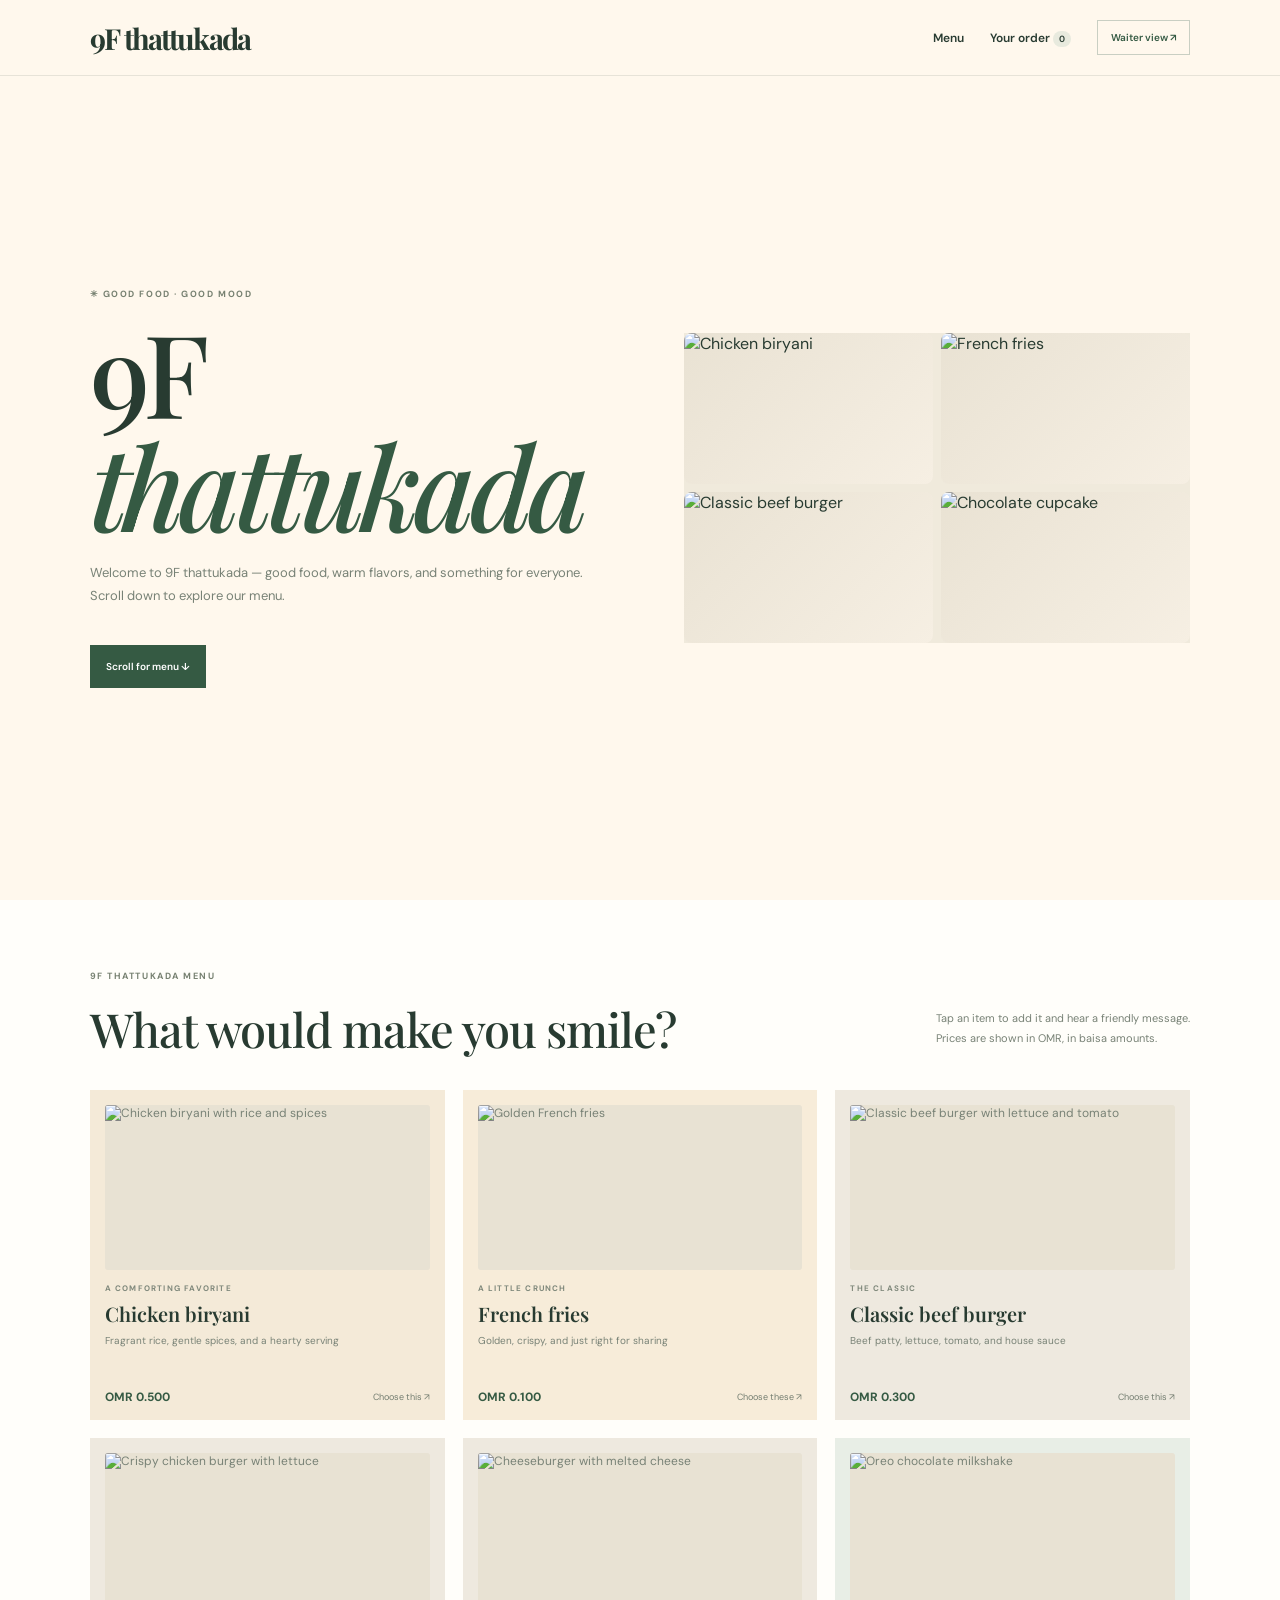
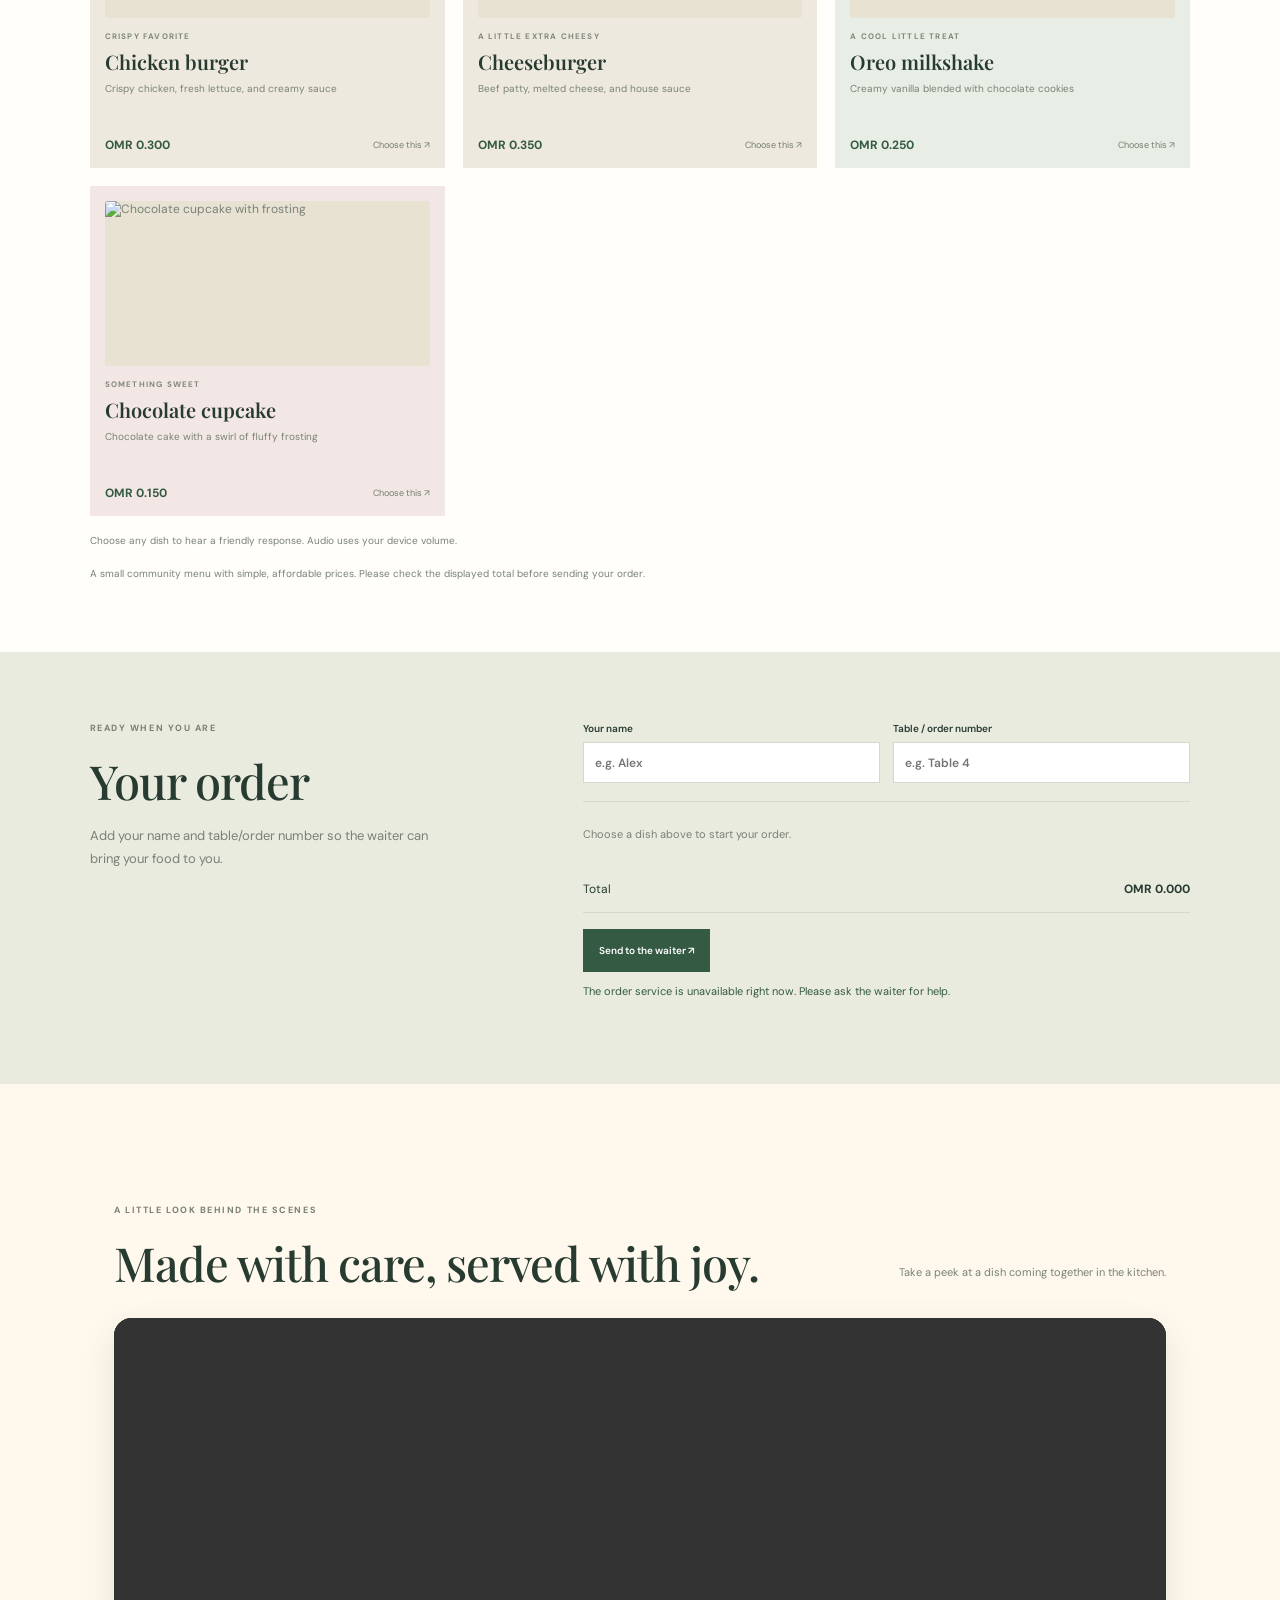
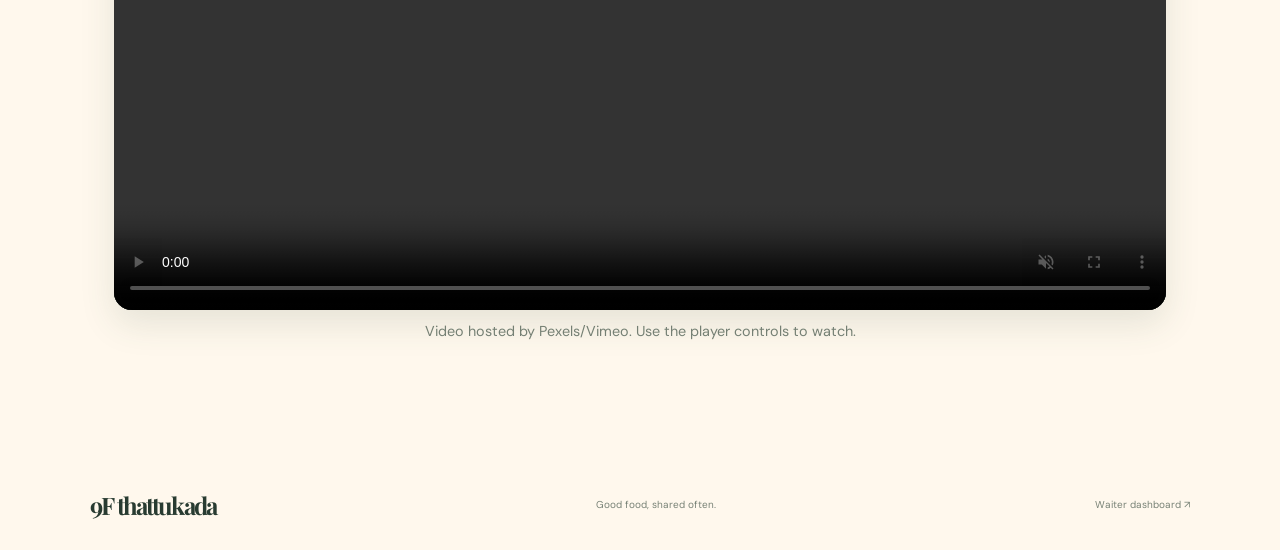
==== index.html @ 20709ee7 "Use real food photos and reveal content while scrolling" ====
<!doctype html>
<html lang="en">
<head>
  <meta charset="utf-8">
  <meta name="viewport" content="width=device-width, initial-scale=1">
  <meta name="theme-color" content="#fff8ed">
  <meta name="description" content="Welcome to 9F thattukada. Explore the menu, choose a meal, and send your order to the waiter.">
  <title>9F thattukada</title>
  <link rel="preconnect" href="https://fonts.googleapis.com">
  <link rel="preconnect" href="https://fonts.gstatic.com" crossorigin>
  <link rel="preconnect" href="https://fonts.googleapis.com">
  <link rel="preconnect" href="https://images.unsplash.com">
  <link href="https://fonts.googleapis.com/css2?family=DM+Sans:wght@400;500;600;700&family=Playfair+Display:wght@500;600;700&display=swap" rel="stylesheet">
  <link rel="stylesheet" href="styles.css?v=9f-realphotos-1">
  <link rel="stylesheet" href="effects.css?v=9f-realphotos-1">
  <script src="script.js?v=9f-realphotos-1" defer></script>
  <script src="effects.js?v=9f-realphotos-1" defer></script>
</head>
<body>
  <header class="topbar">
    <a class="logo" href="#top" aria-label="9F thattukada home">9F <span>thattukada</span></a>
    <nav aria-label="Main navigation"><a href="#menu">Menu</a><a href="#order">Your order <span id="cart-count">0</span></a><a class="outline" href="waiter.html">Waiter view ↗</a></nav>
  </header>
  <main id="top">
    <section class="hero">
      <div><p class="eyebrow">✳ GOOD FOOD · GOOD MOOD</p><h1>9F<br><em>thattukada</em></h1><p class="lead">Welcome to 9F thattukada — good food, warm flavors, and something for everyone. Scroll down to explore our menu.</p><a class="button" href="#menu">Scroll for menu ↓</a></div>
      <div class="hero-art" aria-label="Real food photos from the menu">
        <img src="https://images.unsplash.com/photo-1589302168068-964664d93dc0?auto=format&amp;fit=crop&amp;w=700&amp;q=85" alt="Chicken biryani" width="350" height="220">
        <img src="https://images.unsplash.com/photo-1573080496219-bb080dd4f877?auto=format&amp;fit=crop&amp;w=700&amp;q=85" alt="French fries" width="350" height="220">
        <img src="https://images.unsplash.com/photo-1568901346375-23c9450c58cd?auto=format&amp;fit=crop&amp;w=700&amp;q=85" alt="Classic beef burger" width="350" height="220">
        <img src="https://images.unsplash.com/photo-1519869325930-281384150729?auto=format&amp;fit=crop&amp;w=700&amp;q=85" alt="Chocolate cupcake" width="350" height="220">
      </div>
    </section>
    <section class="menu" id="menu">
      <div class="section-head"><div><p class="eyebrow">9F THATTUKADA MENU</p><h2>What would make you smile?</h2></div><p>Tap an item to add it and hear a friendly message.<br>Prices are shown in OMR, in baisa amounts.</p></div>
      <div class="grid" id="menu-grid">
        <button class="dish biryani" type="button" data-item="Chicken biryani" data-price="0.500" data-message="Chicken biryani, lovely choice. Warm spices, a comforting plate, and something good to look forward to. I've added it to your order."><img class="food-photo" src="https://images.unsplash.com/photo-1589302168068-964664d93dc0?auto=format&amp;fit=crop&amp;w=900&amp;q=85" alt="Chicken biryani with rice and spices" width="500" height="300" loading="lazy" decoding="async"><span class="category">A COMFORTING FAVORITE</span><strong>Chicken biryani</strong><span class="description">Fragrant rice, gentle spices, and a hearty serving</span><span class="dish-bottom"><b>OMR 0.500</b><span class="tap-hint">Choose this ↗</span></span></button>
        <button class="dish fries" type="button" data-item="French fries" data-price="0.100" data-message="French fries, nice. A little crispy treat is always welcome. I've added them for you."><img class="food-photo" src="https://images.unsplash.com/photo-1573080496219-bb080dd4f877?auto=format&amp;fit=crop&amp;w=900&amp;q=85" alt="Golden French fries" width="500" height="300" loading="lazy" decoding="async"><span class="category">A LITTLE CRUNCH</span><strong>French fries</strong><span class="description">Golden, crispy, and just right for sharing</span><span class="dish-bottom"><b>OMR 0.100</b><span class="tap-hint">Choose these ↗</span></span></button>
        <button class="dish burger" type="button" data-item="Classic beef burger" data-price="0.300" data-message="A classic beef burger. That's a satisfying pick. Hope it makes your day a little better; it's in your order now."><img class="food-photo" src="https://images.unsplash.com/photo-1568901346375-23c9450c58cd?auto=format&amp;fit=crop&amp;w=900&amp;q=85" alt="Classic beef burger with lettuce and tomato" width="500" height="300" loading="lazy" decoding="async"><span class="category">THE CLASSIC</span><strong>Classic beef burger</strong><span class="description">Beef patty, lettuce, tomato, and house sauce</span><span class="dish-bottom"><b>OMR 0.300</b><span class="tap-hint">Choose this ↗</span></span></button>
        <button class="dish burger" type="button" data-item="Chicken burger" data-price="0.300" data-message="Chicken burger, great choice. Crispy, tasty, and made for a proper lunch. I've added it to your order."><img class="food-photo" src="https://images.unsplash.com/photo-1606755962773-d324e0a13086?auto=format&amp;fit=crop&amp;w=900&amp;q=85" alt="Crispy chicken burger with lettuce" width="500" height="300" loading="lazy" decoding="async"><span class="category">CRISPY FAVORITE</span><strong>Chicken burger</strong><span class="description">Crispy chicken, fresh lettuce, and creamy sauce</span><span class="dish-bottom"><b>OMR 0.300</b><span class="tap-hint">Choose this ↗</span></span></button>
        <button class="dish burger" type="button" data-item="Cheeseburger" data-price="0.350" data-message="Cheeseburger! Melty cheese makes a good thing even better. A lovely choice; it's added for you."><img class="food-photo" src="https://images.unsplash.com/photo-1553979459-d2229ba7433a?auto=format&amp;fit=crop&amp;w=900&amp;q=85" alt="Cheeseburger with melted cheese" width="500" height="300" loading="lazy" decoding="async"><span class="category">A LITTLE EXTRA CHEESY</span><strong>Cheeseburger</strong><span class="description">Beef patty, melted cheese, and house sauce</span><span class="dish-bottom"><b>OMR 0.350</b><span class="tap-hint">Choose this ↗</span></span></button>
        <button class="dish shake" type="button" data-item="Oreo milkshake" data-price="0.250" data-message="An Oreo milkshake, excellent choice. Cool, creamy, and a little bit nostalgic. I've popped it in your order."><img class="food-photo" src="https://images.unsplash.com/photo-1572490122747-3968b75cc699?auto=format&amp;fit=crop&amp;w=900&amp;q=85" alt="Oreo chocolate milkshake" width="500" height="300" loading="lazy" decoding="async"><span class="category">A COOL LITTLE TREAT</span><strong>Oreo milkshake</strong><span class="description">Creamy vanilla blended with chocolate cookies</span><span class="dish-bottom"><b>OMR 0.250</b><span class="tap-hint">Choose this ↗</span></span></button>
        <button class="dish cupcake" type="button" data-item="Chocolate cupcake" data-price="0.150" data-message="A chocolate cupcake! Oh, lovely choice. Everyone deserves a little sweetness. I've added one just for you."><img class="food-photo" src="https://images.unsplash.com/photo-1519869325930-281384150729?auto=format&amp;fit=crop&amp;w=900&amp;q=85" alt="Chocolate cupcake with frosting" width="500" height="300" loading="lazy" decoding="async"><span class="category">SOMETHING SWEET</span><strong>Chocolate cupcake</strong><span class="description">Chocolate cake with a swirl of fluffy frosting</span><span class="dish-bottom"><b>OMR 0.150</b><span class="tap-hint">Choose this ↗</span></span></button>
      </div>
      <p class="audio-note" id="audio-note" aria-live="polite">Choose any dish to hear a friendly response. Audio uses your device volume.</p>
      <p class="note">A small community menu with simple, affordable prices. Please check the displayed total before sending your order.</p>
    </section>
    <section class="order-section" id="order">
      <div><p class="eyebrow">READY WHEN YOU ARE</p><h2>Your order</h2><p class="lead">Add your name and table/order number so the waiter can bring your food to you.</p></div>
      <form id="order-form"><div class="fields"><label>Your name<input name="name" required maxlength="60" autocomplete="name" placeholder="e.g. Alex"></label><label>Table / order number<input name="number" required maxlength="20" placeholder="e.g. Table 4"></label></div><div class="cart" id="cart"><p class="empty-cart">Choose a dish above to start your order.</p></div><div class="total"><span>Total</span><strong id="total">OMR 0.000</strong></div><button class="button" type="submit">Send to the waiter ↗</button><p id="form-message" role="status" aria-live="polite"></p></form>
    </section>
    <section class="kitchen-video scroll-reveal" id="kitchen" aria-labelledby="kitchen-title">
      <div class="section-head"><div><p class="eyebrow">A LITTLE LOOK BEHIND THE SCENES</p><h2 id="kitchen-title">Made with care, served with joy.</h2></div><p>Take a peek at a dish coming together in the kitchen.</p></div>
      <div class="video-frame" style="position:relative;width:100%;aspect-ratio:16/9;overflow:hidden;border-radius:18px;background:#24372c;box-shadow:0 14px 35px #355a4320;">
        <video src="https://player.vimeo.com/external/309695717.sd.mp4?s=ddc94d94492716e74be2fae6c40bce010b7b7dfc&amp;profile_id=164&amp;oauth2_token_id=57447761" title="Food being prepared in a kitchen" muted autoplay loop playsinline controls style="position:absolute;inset:0;width:100%;height:100%;object-fit:cover;border:0;background:#24372c;"></video>
      </div>
      <p class="video-caption">Video hosted by Pexels/Vimeo. Use the player controls to watch.</p>
    </section>
  </main>
  <footer><a class="logo" href="#top" aria-label="9F thattukada home">9F <span>thattukada</span></a><span>Good food, shared often.</span><a href="waiter.html">Waiter dashboard ↗</a></footer>
</body>
</html>
---- styles.css ----
*{box-sizing:border-box} :root{--ink:#283b31;--muted:#788276;--paper:#fff8ed;--white:#fffefa;--green:#355a43;--line:#e4dfd3;--serif:'Playfair Display',Georgia,serif;--sans:'DM Sans',Arial,sans-serif}html{scroll-behavior:smooth}body{margin:0;background:var(--paper);color:var(--ink);font-family:var(--sans);-webkit-font-smoothing:antialiased}a{color:inherit;text-decoration:none}button,input,select{font:inherit}button:focus-visible,a:focus-visible,input:focus-visible,select:focus-visible{outline:2px solid #a76e48;outline-offset:3px}.topbar{height:76px;padding:0 7%;display:flex;align-items:center;justify-content:space-between;border-bottom:1px solid #283b311c}.logo{font:700 29px var(--serif);letter-spacing:-1.7px}.logo span{color:#bb7954}.topbar nav{display:flex;align-items:center;gap:26px;font-size:12px;font-weight:600}.outline,.secondary{padding:10px 13px;border:1px solid #c9cfc3;background:transparent;color:var(--green);font-size:10px;font-weight:600;cursor:pointer}.hero{padding:68px 7%;min-height:475px;display:grid;grid-template-columns:1fr 1fr;align-items:center;gap:8%}.eyebrow{margin:0 0 15px;color:#778171;font-size:9px;font-weight:700;letter-spacing:1.55px}.hero h1,.board-head h1{margin:0;font:500 clamp(54px,6vw,78px)/1.04 var(--serif);letter-spacing:-3px}.hero h1 em,.board-head h1 em{color:#a46f50}.lead{max-width:370px;margin:20px 0 25px;color:var(--muted);font-size:13px;line-height:1.8}.button{min-height:43px;padding:0 16px;display:inline-flex;align-items:center;justify-content:center;border:0;background:var(--green);color:white;font-size:10px;font-weight:600;cursor:pointer}.button:hover{background:#294a37}.hero-art{height:310px;min-width:0;display:grid;grid-template-columns:repeat(2,minmax(0,1fr));grid-template-rows:repeat(2,minmax(0,1fr));gap:8px;overflow:hidden;background:#f0eadc}.hero-art img{display:block;width:100%;height:100%;min-width:0;min-height:0;object-fit:cover}.menu{padding:70px 7%;background:var(--white)}.section-head{display:flex;align-items:end;justify-content:space-between;gap:20px}.section-head h2,.order-section h2{margin:0;font:500 clamp(35px,4vw,47px) var(--serif);letter-spacing:-1px}.section-head>p{color:var(--muted);font-size:11px;line-height:1.8}.grid{margin-top:30px;display:grid;grid-template-columns:repeat(3,minmax(0,1fr));gap:18px}.dish{min-width:0;min-height:330px;padding:14px;display:flex;flex-direction:column;align-items:stretch;overflow:hidden;border:1px solid transparent;text-align:left;color:var(--ink);cursor:pointer;transition:transform .18s,border-color .18s,box-shadow .18s}.dish:hover,.dish.selected{transform:translateY(-3px);border-color:#d6ddcd;box-shadow:0 9px 24px #283b310c}.biryani{background:#f4ead8}.fries{background:#f7ecd9}.burger{background:#eee9df}.shake{background:#e8eee6}.cupcake{background:#f3e7e5}.dish img.food-photo{display:block;width:100%;max-width:100%;height:165px;min-width:0;flex:none;object-fit:cover;object-position:center;border-radius:3px;background:#e8e2d3;color:var(--muted);font:12px var(--sans)}.category{margin-top:13px;color:#7f887b;font-size:8px;font-weight:700;letter-spacing:1.2px}.dish>strong{margin-top:7px;font:600 20px var(--serif)}.description{margin-top:6px;color:var(--muted);font-size:10px;line-height:1.6}.dish-bottom{width:100%;margin-top:auto;padding-top:15px;display:flex;justify-content:space-between;align-items:center}.dish-bottom>b{color:var(--green);font-size:12px}.tap-hint{color:#737d70;font-size:9px}.audio-note{min-height:17px;margin:18px 0 0;color:var(--muted);font-size:10px}.note{margin:14px 0 0;color:var(--muted);font-size:10px;line-height:1.7}.order-section{padding:70px 7%;display:grid;grid-template-columns:.8fr 1.2fr;gap:8%;background:#e9ebdf}.order-section .lead{margin-top:12px}.fields{display:grid;grid-template-columns:1fr 1fr;gap:13px}.fields label{display:grid;gap:7px;font-size:10px;font-weight:600}.fields input{height:41px;padding:0 11px;border:1px solid #d5d9cd;background:white;font-size:12px}.cart{margin-top:18px;border-top:1px solid #d5d9cd}.empty-cart{padding:14px 0;color:var(--muted);font-size:11px}.cart-row{min-height:48px;display:grid;grid-template-columns:1fr auto auto;align-items:center;gap:15px;border-bottom:1px solid #d5d9cd;font-size:11px}.cart-row>strong{min-width:52px;text-align:right}.quantity{display:flex;align-items:center;gap:7px}.quantity button{width:25px;height:25px;border:1px solid #bdc5b7;background:transparent;color:var(--green);cursor:pointer}.total{display:flex;justify-content:space-between;padding:15px 0;border-bottom:1px solid #d5d9cd;font-size:12px}.order-section form>.button{margin-top:16px}#form-message{min-height:20px;color:var(--green);font-size:11px;line-height:1.6}#cart-count{padding:2px 6px;border-radius:20px;background:#e8eade;font-size:9px}footer{min-height:90px;padding:20px 7%;display:flex;align-items:center;justify-content:space-between;gap:15px;color:var(--muted);font-size:10px}footer .logo{color:var(--ink);font-size:24px}.waiter{min-height:calc(100vh - 166px);padding:55px 7% 75px}.board-head{display:flex;align-items:end;justify-content:space-between;gap:20px}.board-head h1{font-size:64px}.board-buttons{display:flex;gap:9px}.stats{display:grid;grid-template-columns:repeat(3,1fr);gap:14px;margin:28px 0}.stats>div{padding:17px;background:white;border:1px solid var(--line);display:flex;justify-content:space-between;color:var(--muted);font-size:11px}.stats b{font:500 25px var(--serif);color:var(--ink)}.board-title{display:flex;justify-content:space-between;align-items:center}.board-title h2{font:500 27px var(--serif)}.board-title span{font-size:10px;color:var(--muted)}.orders{display:grid;grid-template-columns:repeat(3,minmax(0,1fr));gap:15px;margin-top:16px}.order-card{padding:17px;background:white;border:1px solid var(--line)}.card-head,.card-foot{display:flex;align-items:center;justify-content:space-between;gap:8px}.card-head time{font-size:9px;color:var(--muted)}.badge{padding:6px 8px;background:#f4ead8;color:#845d2d;font-size:9px;text-transform:uppercase}.badge.preparing{background:#e4ebdf;color:#466240}.badge.ready{background:#e5e9f1;color:#4b5c78}.order-card h3{margin:14px 0 4px;font:600 22px var(--serif)}.order-number{margin:0;color:var(--muted);font-size:10px}.order-card ul{margin:14px 0;padding:10px 0;list-style:none;border-block:1px solid var(--line)}.order-card li{padding:5px 0;display:flex;justify-content:space-between;gap:8px;font-size:10px}.order-card li b{color:var(--green)}.card-foot>strong{font-size:14px}.card-foot label{display:flex;align-items:center;gap:6px;color:var(--muted);font-size:9px}.card-foot select{padding:6px;border:1px solid var(--line);background:white;font-size:10px}.empty{grid-column:1/-1;padding:45px;text-align:center;border:1px dashed #bbc4b6}.empty>span{font-size:30px;color:#9c7658}.empty h3{font:24px var(--serif);margin:8px}.empty p{color:var(--muted);font-size:11px;line-height:1.7}.empty a{font-size:10px;font-weight:600}.sr-only{position:absolute;width:1px;height:1px;padding:0;margin:-1px;overflow:hidden;clip:rect(0,0,0,0);white-space:nowrap;border:0}[hidden]{display:none!important}.image-fallback{display:grid;place-items:center;min-height:165px;background:#eee9df;color:var(--muted);font-size:12px;text-align:center;padding:12px}@media(max-width:850px){.topbar,footer{padding-inline:5%}.hero,.menu,.order-section,.waiter{padding-inline:5%}.grid,.orders{grid-template-columns:repeat(2,minmax(0,1fr))}.dish img.food-photo{height:155px}}@media(max-width:600px){.topbar{height:68px}.topbar nav{gap:12px;font-size:10px}.outline{padding:8px}.hero{padding-block:42px;grid-template-columns:1fr;gap:25px}.hero-art{height:230px}.section-head{align-items:flex-start;flex-direction:column;gap:8px}.grid{grid-template-columns:repeat(2,minmax(0,1fr));gap:10px}.dish{min-height:300px;padding:10px}.dish img.food-photo{height:125px}.dish>strong{font-size:16px}.description{font-size:9px}.tap-hint{font-size:8px}.order-section{grid-template-columns:1fr;gap:12px;padding-block:48px}.fields{grid-template-columns:1fr}.cart-row{grid-template-columns:1fr auto;gap:8px}.cart-row>strong{grid-column:2}.board-head{align-items:flex-start;flex-direction:column}.board-head h1{font-size:54px}.stats{gap:7px}.stats>div{padding:12px 8px;flex-direction:column;gap:5px}.orders{grid-template-columns:1fr}.board-title h2{font-size:23px}footer{flex-wrap:wrap}}
---- effects.css ----
/* Scroll reveals and image presentation */
html { scroll-behavior: smooth; scroll-padding-top: 20px; }
@media (prefers-reduced-motion: no-preference) {
  .scroll-reveal { opacity: 0; transform: translateY(36px); transition: opacity 650ms ease, transform 700ms cubic-bezier(.16,1,.3,1); }
  .scroll-reveal.is-visible { opacity: 1; transform: translateY(0); }
  .dish.scroll-reveal:nth-child(3n + 2) { transition-delay: 90ms; }
  .dish.scroll-reveal:nth-child(3n) { transition-delay: 170ms; }
  .hero-art img { animation: hero-image-in 850ms ease both; }
  .hero-art img:nth-child(2n) { animation-delay: 120ms; }
  .hero-art img:nth-child(3n) { animation-delay: 220ms; }
}
@keyframes hero-image-in { from { opacity: 0; transform: translateY(20px) scale(.97); } to { opacity: 1; transform: translateY(0) scale(1); } }
.dish .food-photo {
  display: block;
  width: 100%;
  height: 165px;
  flex: none;
  object-fit: cover;
  object-position: center;
  border-radius: 3px;
  background: linear-gradient(135deg,#e9e2d3,#f6efe3);
}
.hero-art img {
  display: block;
  width: 100%;
  height: 100%;
  min-width: 0;
  min-height: 0;
  object-fit: cover;
  object-position: center;
  border-radius: 8px;
  background: linear-gradient(135deg,#e9e2d3,#f6efe3);
}
.hero {
  min-height: calc(100svh - 76px);
  align-items: center;
  padding-top: clamp(36px, 7vh, 84px);
  padding-bottom: clamp(36px, 7vh, 84px);
}
.hero h1 {
  font-size: clamp(3.8rem, 9vw, 7.5rem);
  line-height: .98;
  letter-spacing: -.055em;
  overflow-wrap: anywhere;
}
.hero h1 em { color: var(--green, #355a43); }
.hero .lead { max-width: 34rem; }
.hero .button { margin-top: 12px; }
.logo { text-transform: none; }
.logo span { color: inherit; }
.kitchen-video { max-width:1100px; margin:clamp(64px,10vw,120px) auto; padding:0 24px; }
.kitchen-video .section-head { margin-bottom:24px; }
.video-frame { position:relative; width:100%; aspect-ratio:16/9; overflow:hidden; border-radius:18px; background:#24372c; box-shadow:0 14px 35px #355a4320; }
.video-frame iframe { position:absolute; inset:0; width:100%; height:100%; border:0; }
.video-caption { margin:12px 0 0; color:var(--muted,#788276); font-size:.9rem; text-align:center; }
@media (max-width:850px) {
  .dish .food-photo { height:155px; }
  .hero { min-height: calc(100svh - 64px); }
}
@media (max-width:600px) {
  .dish .food-photo { height:125px; }
  .hero h1 { font-size: clamp(3.5rem, 17vw, 5.5rem); }
}
@media (prefers-reduced-motion: reduce) {
  html { scroll-behavior: auto; }
  *, *::before, *::after { scroll-behavior: auto !important; animation-duration: .01ms !important; animation-iteration-count: 1 !important; transition-duration: .01ms !important; }
}
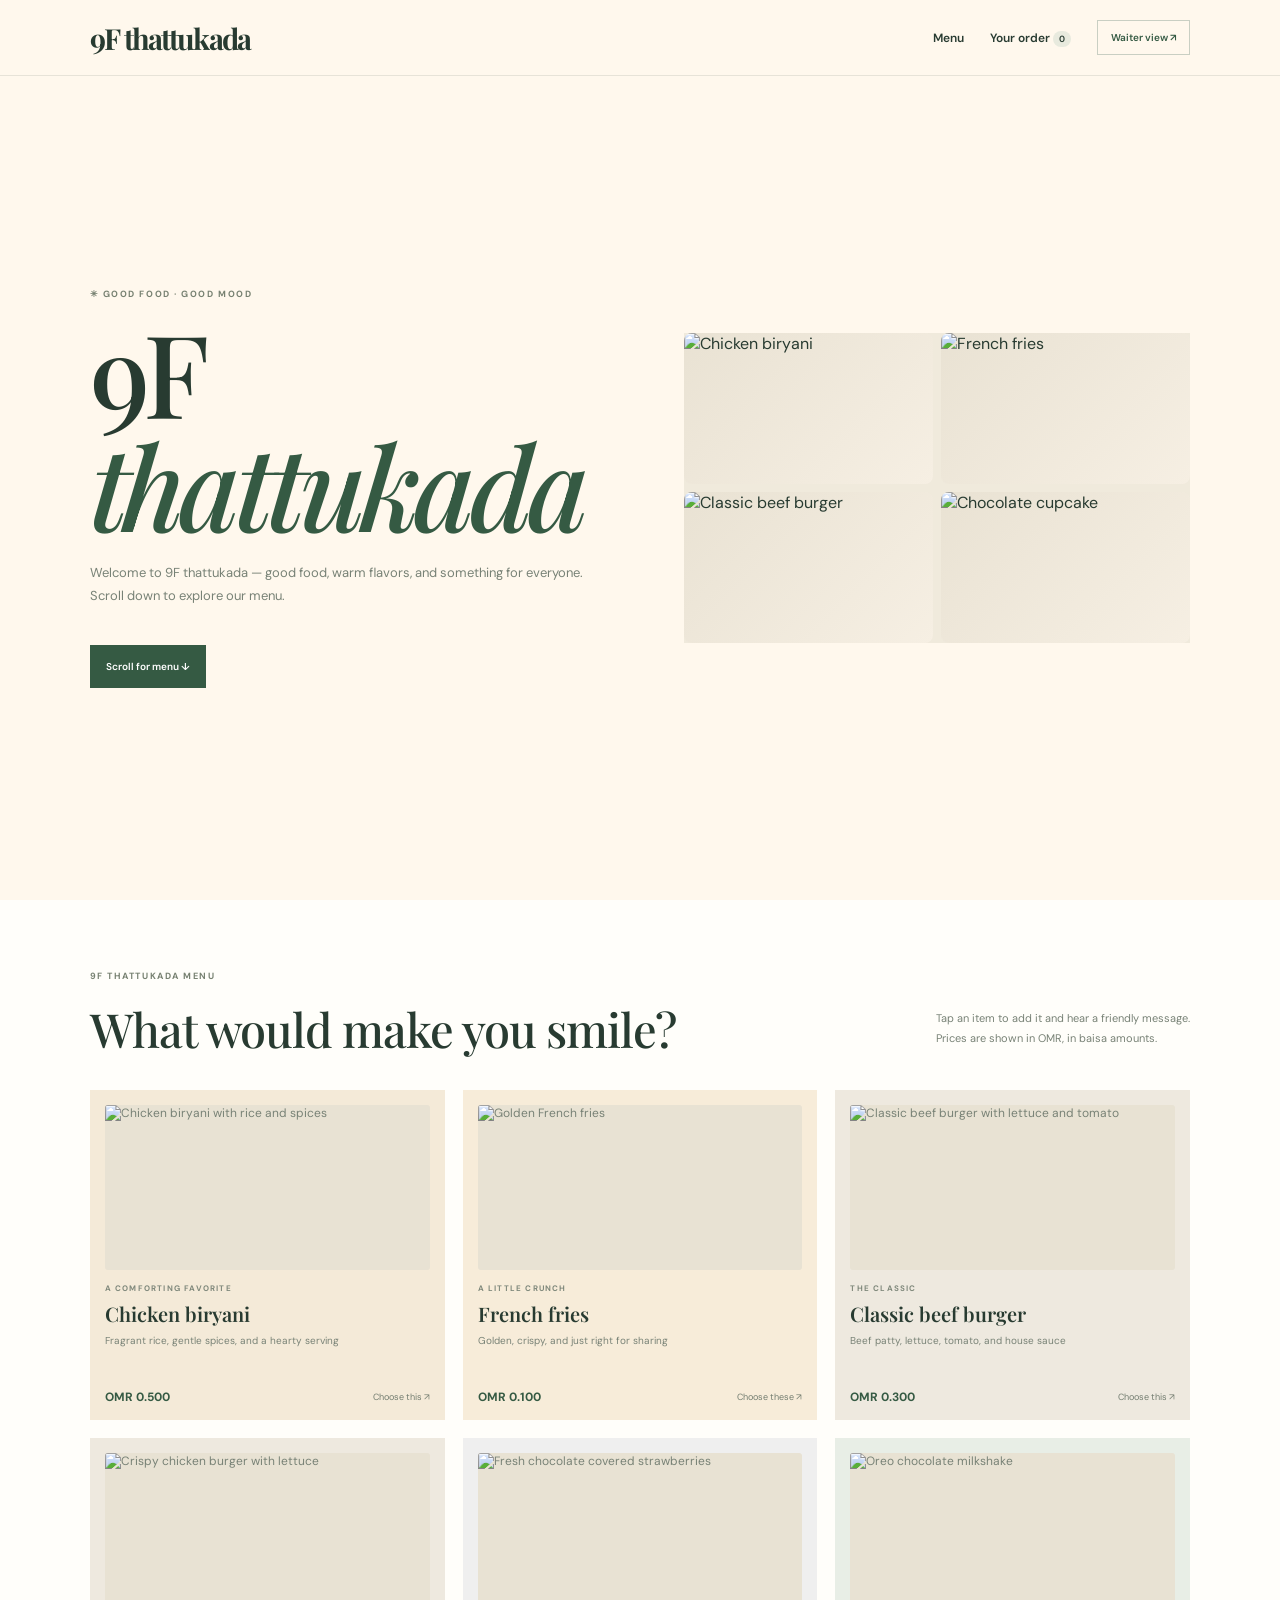
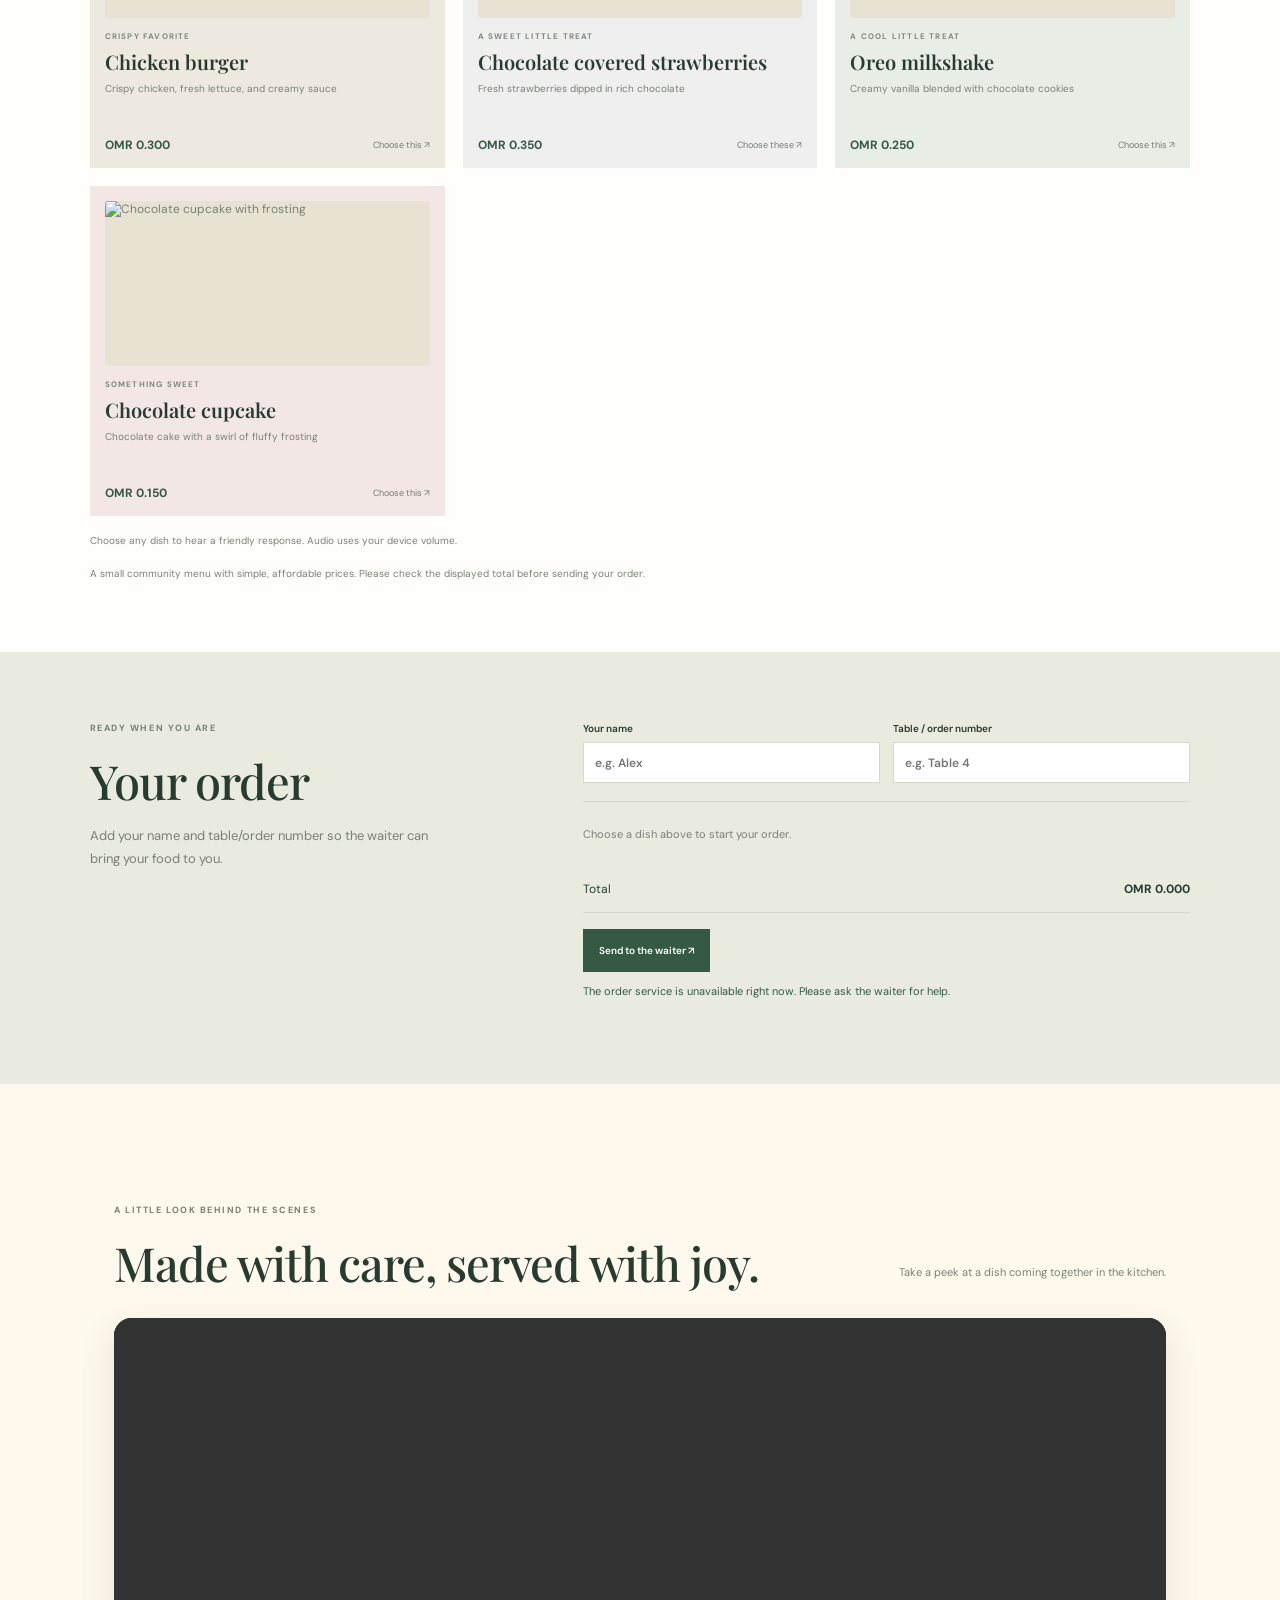
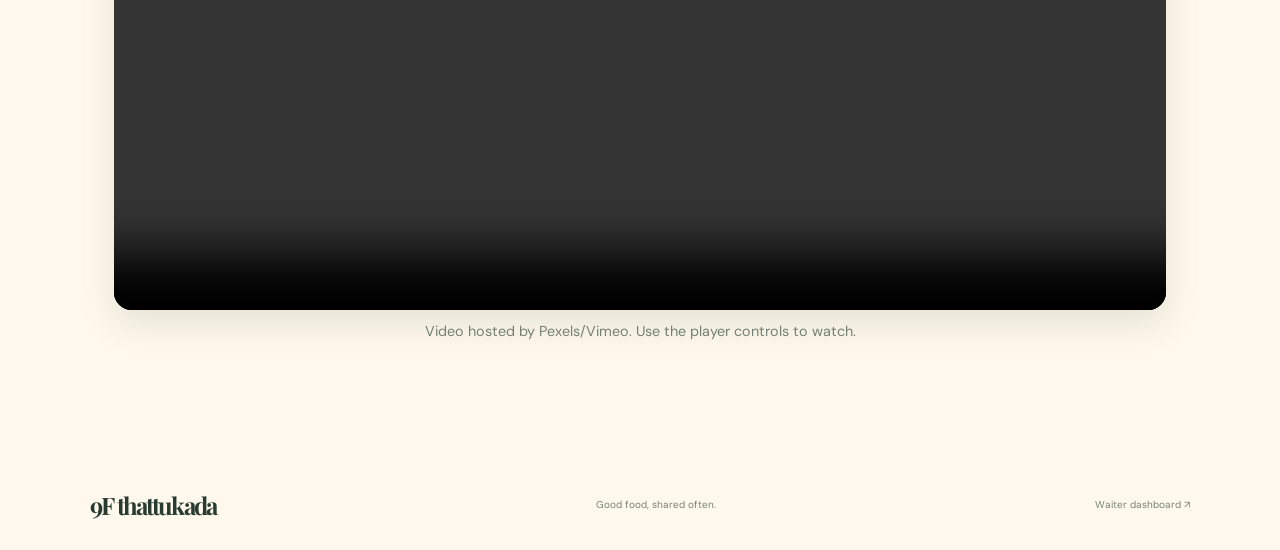
==== commit 55fb2b3f: "Replace cheeseburger with chocolate covered strawberries" ====
--- a/index.html
+++ b/index.html
@@ -8,13 +8,12 @@
   <title>9F thattukada</title>
   <link rel="preconnect" href="https://fonts.googleapis.com">
   <link rel="preconnect" href="https://fonts.gstatic.com" crossorigin>
-  <link rel="preconnect" href="https://fonts.googleapis.com">
   <link rel="preconnect" href="https://images.unsplash.com">
   <link href="https://fonts.googleapis.com/css2?family=DM+Sans:wght@400;500;600;700&family=Playfair+Display:wght@500;600;700&display=swap" rel="stylesheet">
-  <link rel="stylesheet" href="styles.css?v=9f-realphotos-1">
-  <link rel="stylesheet" href="effects.css?v=9f-realphotos-1">
-  <script src="script.js?v=9f-realphotos-1" defer></script>
-  <script src="effects.js?v=9f-realphotos-1" defer></script>
+  <link rel="stylesheet" href="styles.css?v=9f-strawberries-1">
+  <link rel="stylesheet" href="effects.css?v=9f-strawberries-1">
+  <script src="script.js?v=9f-strawberries-1" defer></script>
+  <script src="effects.js?v=9f-strawberries-1" defer></script>
 </head>
 <body>
   <header class="topbar">
@@ -38,7 +37,7 @@
         <button class="dish fries" type="button" data-item="French fries" data-price="0.100" data-message="French fries, nice. A little crispy treat is always welcome. I've added them for you."><img class="food-photo" src="https://images.unsplash.com/photo-1573080496219-bb080dd4f877?auto=format&amp;fit=crop&amp;w=900&amp;q=85" alt="Golden French fries" width="500" height="300" loading="lazy" decoding="async"><span class="category">A LITTLE CRUNCH</span><strong>French fries</strong><span class="description">Golden, crispy, and just right for sharing</span><span class="dish-bottom"><b>OMR 0.100</b><span class="tap-hint">Choose these ↗</span></span></button>
         <button class="dish burger" type="button" data-item="Classic beef burger" data-price="0.300" data-message="A classic beef burger. That's a satisfying pick. Hope it makes your day a little better; it's in your order now."><img class="food-photo" src="https://images.unsplash.com/photo-1568901346375-23c9450c58cd?auto=format&amp;fit=crop&amp;w=900&amp;q=85" alt="Classic beef burger with lettuce and tomato" width="500" height="300" loading="lazy" decoding="async"><span class="category">THE CLASSIC</span><strong>Classic beef burger</strong><span class="description">Beef patty, lettuce, tomato, and house sauce</span><span class="dish-bottom"><b>OMR 0.300</b><span class="tap-hint">Choose this ↗</span></span></button>
         <button class="dish burger" type="button" data-item="Chicken burger" data-price="0.300" data-message="Chicken burger, great choice. Crispy, tasty, and made for a proper lunch. I've added it to your order."><img class="food-photo" src="https://images.unsplash.com/photo-1606755962773-d324e0a13086?auto=format&amp;fit=crop&amp;w=900&amp;q=85" alt="Crispy chicken burger with lettuce" width="500" height="300" loading="lazy" decoding="async"><span class="category">CRISPY FAVORITE</span><strong>Chicken burger</strong><span class="description">Crispy chicken, fresh lettuce, and creamy sauce</span><span class="dish-bottom"><b>OMR 0.300</b><span class="tap-hint">Choose this ↗</span></span></button>
-        <button class="dish burger" type="button" data-item="Cheeseburger" data-price="0.350" data-message="Cheeseburger! Melty cheese makes a good thing even better. A lovely choice; it's added for you."><img class="food-photo" src="https://images.unsplash.com/photo-1553979459-d2229ba7433a?auto=format&amp;fit=crop&amp;w=900&amp;q=85" alt="Cheeseburger with melted cheese" width="500" height="300" loading="lazy" decoding="async"><span class="category">A LITTLE EXTRA CHEESY</span><strong>Cheeseburger</strong><span class="description">Beef patty, melted cheese, and house sauce</span><span class="dish-bottom"><b>OMR 0.350</b><span class="tap-hint">Choose this ↗</span></span></button>
+        <button class="dish strawberries" type="button" data-item="Chocolate covered strawberries" data-price="0.350" data-message="Chocolate covered strawberries! A sweet, chocolatey treat. I've added them to your order."><img class="food-photo" src="https://images.unsplash.com/photo-1504674900247-0877df9cc836?auto=format&amp;fit=crop&amp;w=900&amp;q=85" alt="Fresh chocolate covered strawberries" width="500" height="300" loading="lazy" decoding="async"><span class="category">A SWEET LITTLE TREAT</span><strong>Chocolate covered strawberries</strong><span class="description">Fresh strawberries dipped in rich chocolate</span><span class="dish-bottom"><b>OMR 0.350</b><span class="tap-hint">Choose these ↗</span></span></button>
         <button class="dish shake" type="button" data-item="Oreo milkshake" data-price="0.250" data-message="An Oreo milkshake, excellent choice. Cool, creamy, and a little bit nostalgic. I've popped it in your order."><img class="food-photo" src="https://images.unsplash.com/photo-1572490122747-3968b75cc699?auto=format&amp;fit=crop&amp;w=900&amp;q=85" alt="Oreo chocolate milkshake" width="500" height="300" loading="lazy" decoding="async"><span class="category">A COOL LITTLE TREAT</span><strong>Oreo milkshake</strong><span class="description">Creamy vanilla blended with chocolate cookies</span><span class="dish-bottom"><b>OMR 0.250</b><span class="tap-hint">Choose this ↗</span></span></button>
         <button class="dish cupcake" type="button" data-item="Chocolate cupcake" data-price="0.150" data-message="A chocolate cupcake! Oh, lovely choice. Everyone deserves a little sweetness. I've added one just for you."><img class="food-photo" src="https://images.unsplash.com/photo-1519869325930-281384150729?auto=format&amp;fit=crop&amp;w=900&amp;q=85" alt="Chocolate cupcake with frosting" width="500" height="300" loading="lazy" decoding="async"><span class="category">SOMETHING SWEET</span><strong>Chocolate cupcake</strong><span class="description">Chocolate cake with a swirl of fluffy frosting</span><span class="dish-bottom"><b>OMR 0.150</b><span class="tap-hint">Choose this ↗</span></span></button>
       </div>
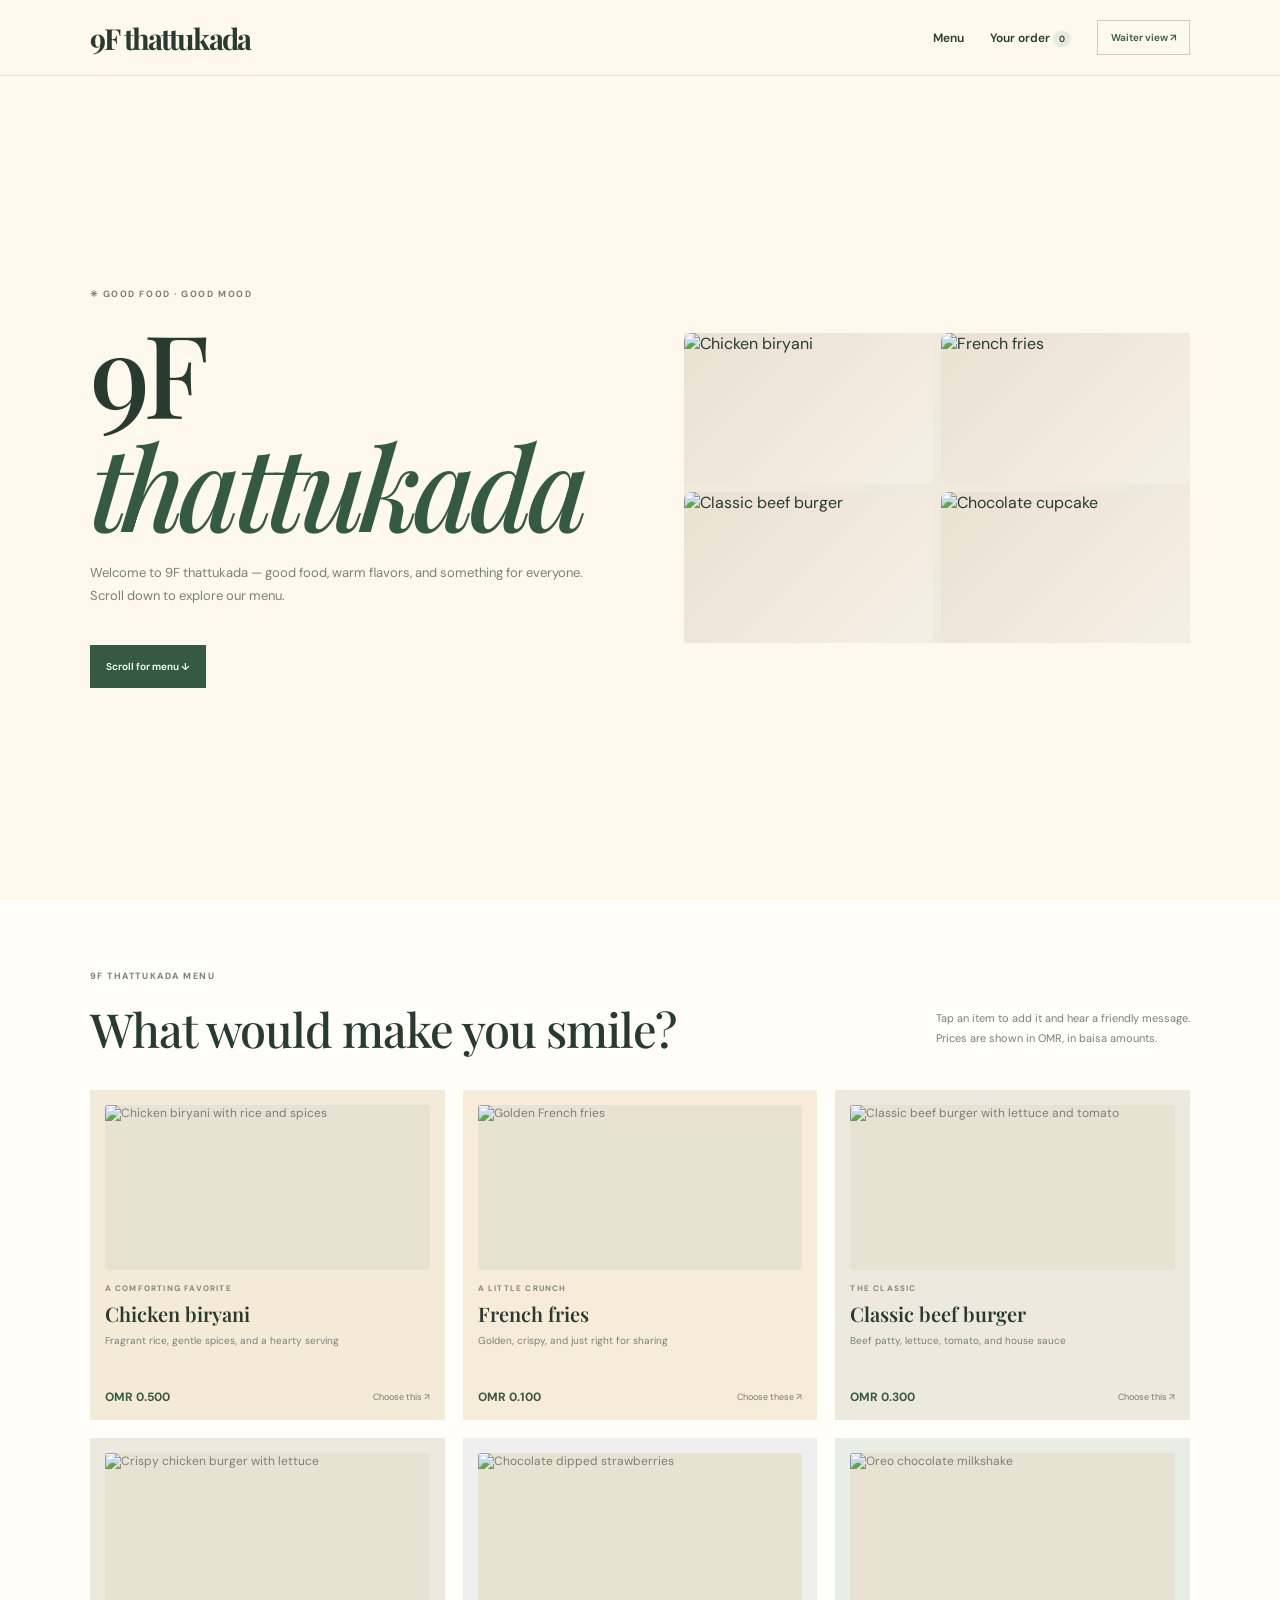
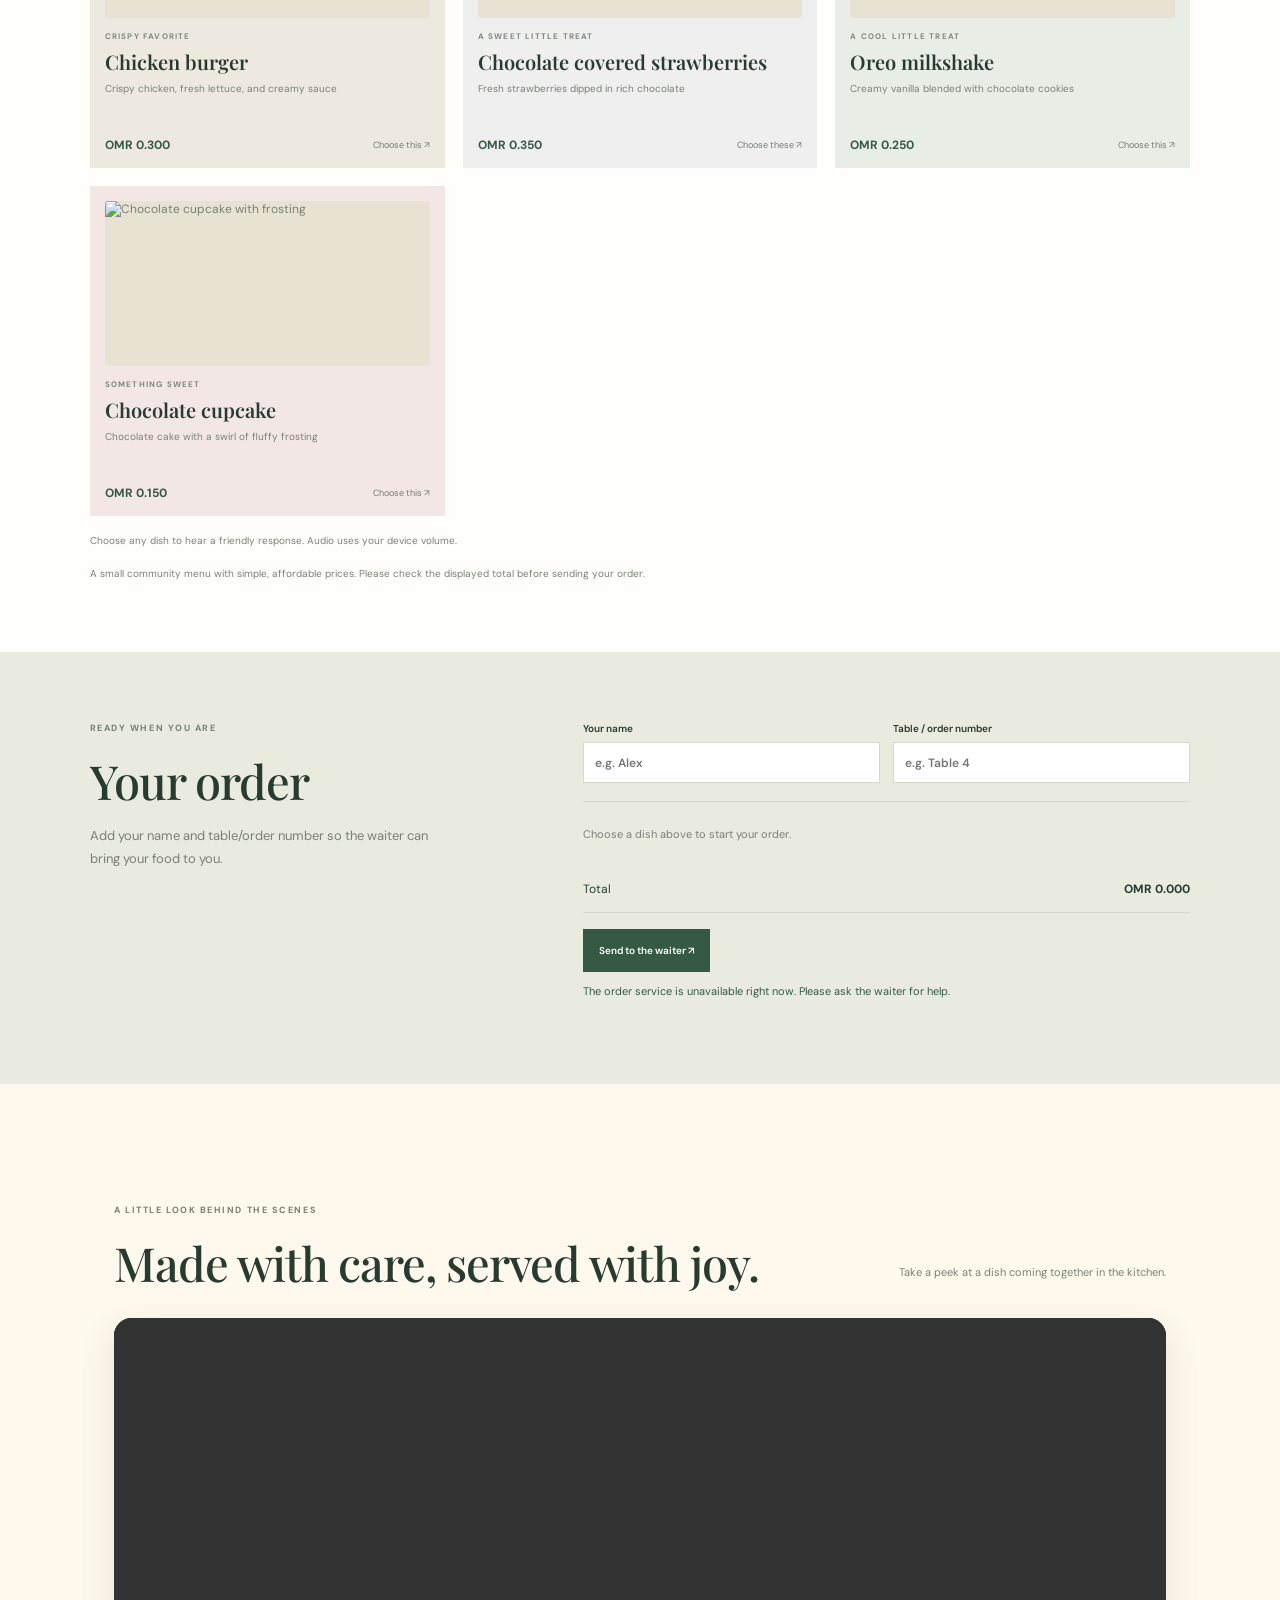
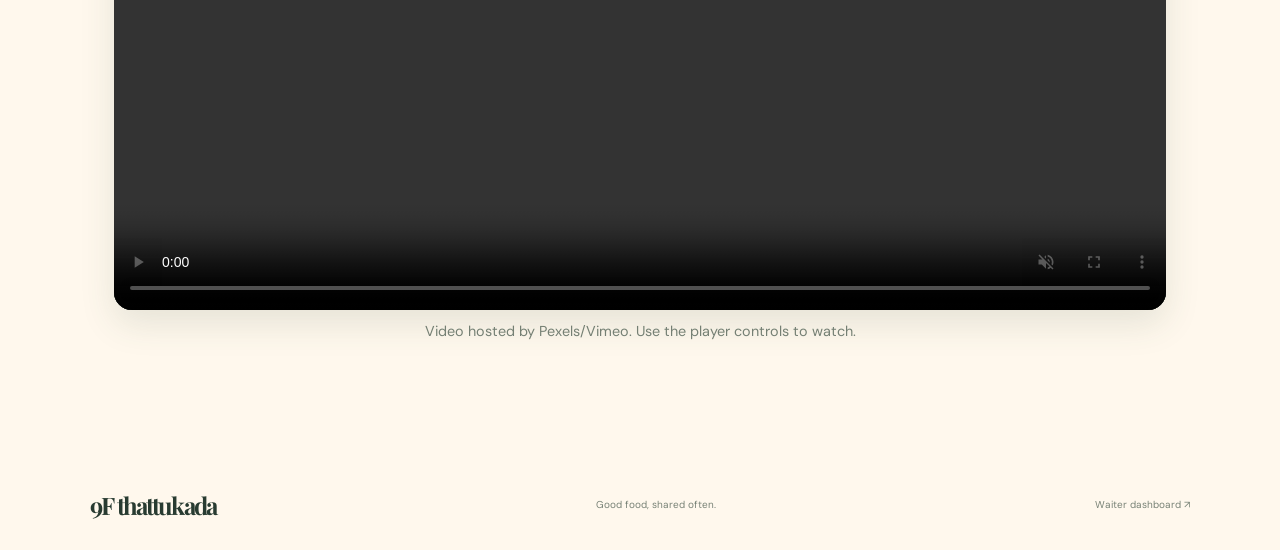
==== commit f3c4e1ab: "Use Pexels chocolate-dipped strawberry photo for dessert" ====
--- a/index.html
+++ b/index.html
@@ -7,13 +7,13 @@
   <meta name="description" content="Welcome to 9F thattukada. Explore the menu, choose a meal, and send your order to the waiter.">
   <title>9F thattukada</title>
   <link rel="preconnect" href="https://fonts.googleapis.com">
-  <link rel="preconnect" href="https://fonts.gstatic.com" crossorigin>
   <link rel="preconnect" href="https://images.unsplash.com">
+  <link rel="preconnect" href="https://images.pexels.com">
   <link href="https://fonts.googleapis.com/css2?family=DM+Sans:wght@400;500;600;700&family=Playfair+Display:wght@500;600;700&display=swap" rel="stylesheet">
-  <link rel="stylesheet" href="styles.css?v=9f-strawberries-1">
-  <link rel="stylesheet" href="effects.css?v=9f-strawberries-1">
-  <script src="script.js?v=9f-strawberries-1" defer></script>
-  <script src="effects.js?v=9f-strawberries-1" defer></script>
+  <link rel="stylesheet" href="styles.css?v=9f-strawberries-2">
+  <link rel="stylesheet" href="effects.css?v=9f-strawberries-2">
+  <script src="script.js?v=9f-strawberries-2" defer></script>
+  <script src="effects.js?v=9f-strawberries-2" defer></script>
 </head>
 <body>
   <header class="topbar">
@@ -37,7 +37,7 @@
         <button class="dish fries" type="button" data-item="French fries" data-price="0.100" data-message="French fries, nice. A little crispy treat is always welcome. I've added them for you."><img class="food-photo" src="https://images.unsplash.com/photo-1573080496219-bb080dd4f877?auto=format&amp;fit=crop&amp;w=900&amp;q=85" alt="Golden French fries" width="500" height="300" loading="lazy" decoding="async"><span class="category">A LITTLE CRUNCH</span><strong>French fries</strong><span class="description">Golden, crispy, and just right for sharing</span><span class="dish-bottom"><b>OMR 0.100</b><span class="tap-hint">Choose these ↗</span></span></button>
         <button class="dish burger" type="button" data-item="Classic beef burger" data-price="0.300" data-message="A classic beef burger. That's a satisfying pick. Hope it makes your day a little better; it's in your order now."><img class="food-photo" src="https://images.unsplash.com/photo-1568901346375-23c9450c58cd?auto=format&amp;fit=crop&amp;w=900&amp;q=85" alt="Classic beef burger with lettuce and tomato" width="500" height="300" loading="lazy" decoding="async"><span class="category">THE CLASSIC</span><strong>Classic beef burger</strong><span class="description">Beef patty, lettuce, tomato, and house sauce</span><span class="dish-bottom"><b>OMR 0.300</b><span class="tap-hint">Choose this ↗</span></span></button>
         <button class="dish burger" type="button" data-item="Chicken burger" data-price="0.300" data-message="Chicken burger, great choice. Crispy, tasty, and made for a proper lunch. I've added it to your order."><img class="food-photo" src="https://images.unsplash.com/photo-1606755962773-d324e0a13086?auto=format&amp;fit=crop&amp;w=900&amp;q=85" alt="Crispy chicken burger with lettuce" width="500" height="300" loading="lazy" decoding="async"><span class="category">CRISPY FAVORITE</span><strong>Chicken burger</strong><span class="description">Crispy chicken, fresh lettuce, and creamy sauce</span><span class="dish-bottom"><b>OMR 0.300</b><span class="tap-hint">Choose this ↗</span></span></button>
-        <button class="dish strawberries" type="button" data-item="Chocolate covered strawberries" data-price="0.350" data-message="Chocolate covered strawberries! A sweet, chocolatey treat. I've added them to your order."><img class="food-photo" src="https://images.unsplash.com/photo-1504674900247-0877df9cc836?auto=format&amp;fit=crop&amp;w=900&amp;q=85" alt="Fresh chocolate covered strawberries" width="500" height="300" loading="lazy" decoding="async"><span class="category">A SWEET LITTLE TREAT</span><strong>Chocolate covered strawberries</strong><span class="description">Fresh strawberries dipped in rich chocolate</span><span class="dish-bottom"><b>OMR 0.350</b><span class="tap-hint">Choose these ↗</span></span></button>
+        <button class="dish strawberries" type="button" data-item="Chocolate covered strawberries" data-price="0.350" data-message="Chocolate covered strawberries! A sweet, chocolatey treat. I've added them to your order."><img class="food-photo" src="https://images.pexels.com/photos/133578/pexels-photo-133578.jpeg?auto=compress&amp;cs=tinysrgb&amp;w=900" alt="Chocolate dipped strawberries" width="500" height="300" loading="lazy" decoding="async"><span class="category">A SWEET LITTLE TREAT</span><strong>Chocolate covered strawberries</strong><span class="description">Fresh strawberries dipped in rich chocolate</span><span class="dish-bottom"><b>OMR 0.350</b><span class="tap-hint">Choose these ↗</span></span></button>
         <button class="dish shake" type="button" data-item="Oreo milkshake" data-price="0.250" data-message="An Oreo milkshake, excellent choice. Cool, creamy, and a little bit nostalgic. I've popped it in your order."><img class="food-photo" src="https://images.unsplash.com/photo-1572490122747-3968b75cc699?auto=format&amp;fit=crop&amp;w=900&amp;q=85" alt="Oreo chocolate milkshake" width="500" height="300" loading="lazy" decoding="async"><span class="category">A COOL LITTLE TREAT</span><strong>Oreo milkshake</strong><span class="description">Creamy vanilla blended with chocolate cookies</span><span class="dish-bottom"><b>OMR 0.250</b><span class="tap-hint">Choose this ↗</span></span></button>
         <button class="dish cupcake" type="button" data-item="Chocolate cupcake" data-price="0.150" data-message="A chocolate cupcake! Oh, lovely choice. Everyone deserves a little sweetness. I've added one just for you."><img class="food-photo" src="https://images.unsplash.com/photo-1519869325930-281384150729?auto=format&amp;fit=crop&amp;w=900&amp;q=85" alt="Chocolate cupcake with frosting" width="500" height="300" loading="lazy" decoding="async"><span class="category">SOMETHING SWEET</span><strong>Chocolate cupcake</strong><span class="description">Chocolate cake with a swirl of fluffy frosting</span><span class="dish-bottom"><b>OMR 0.150</b><span class="tap-hint">Choose this ↗</span></span></button>
       </div>
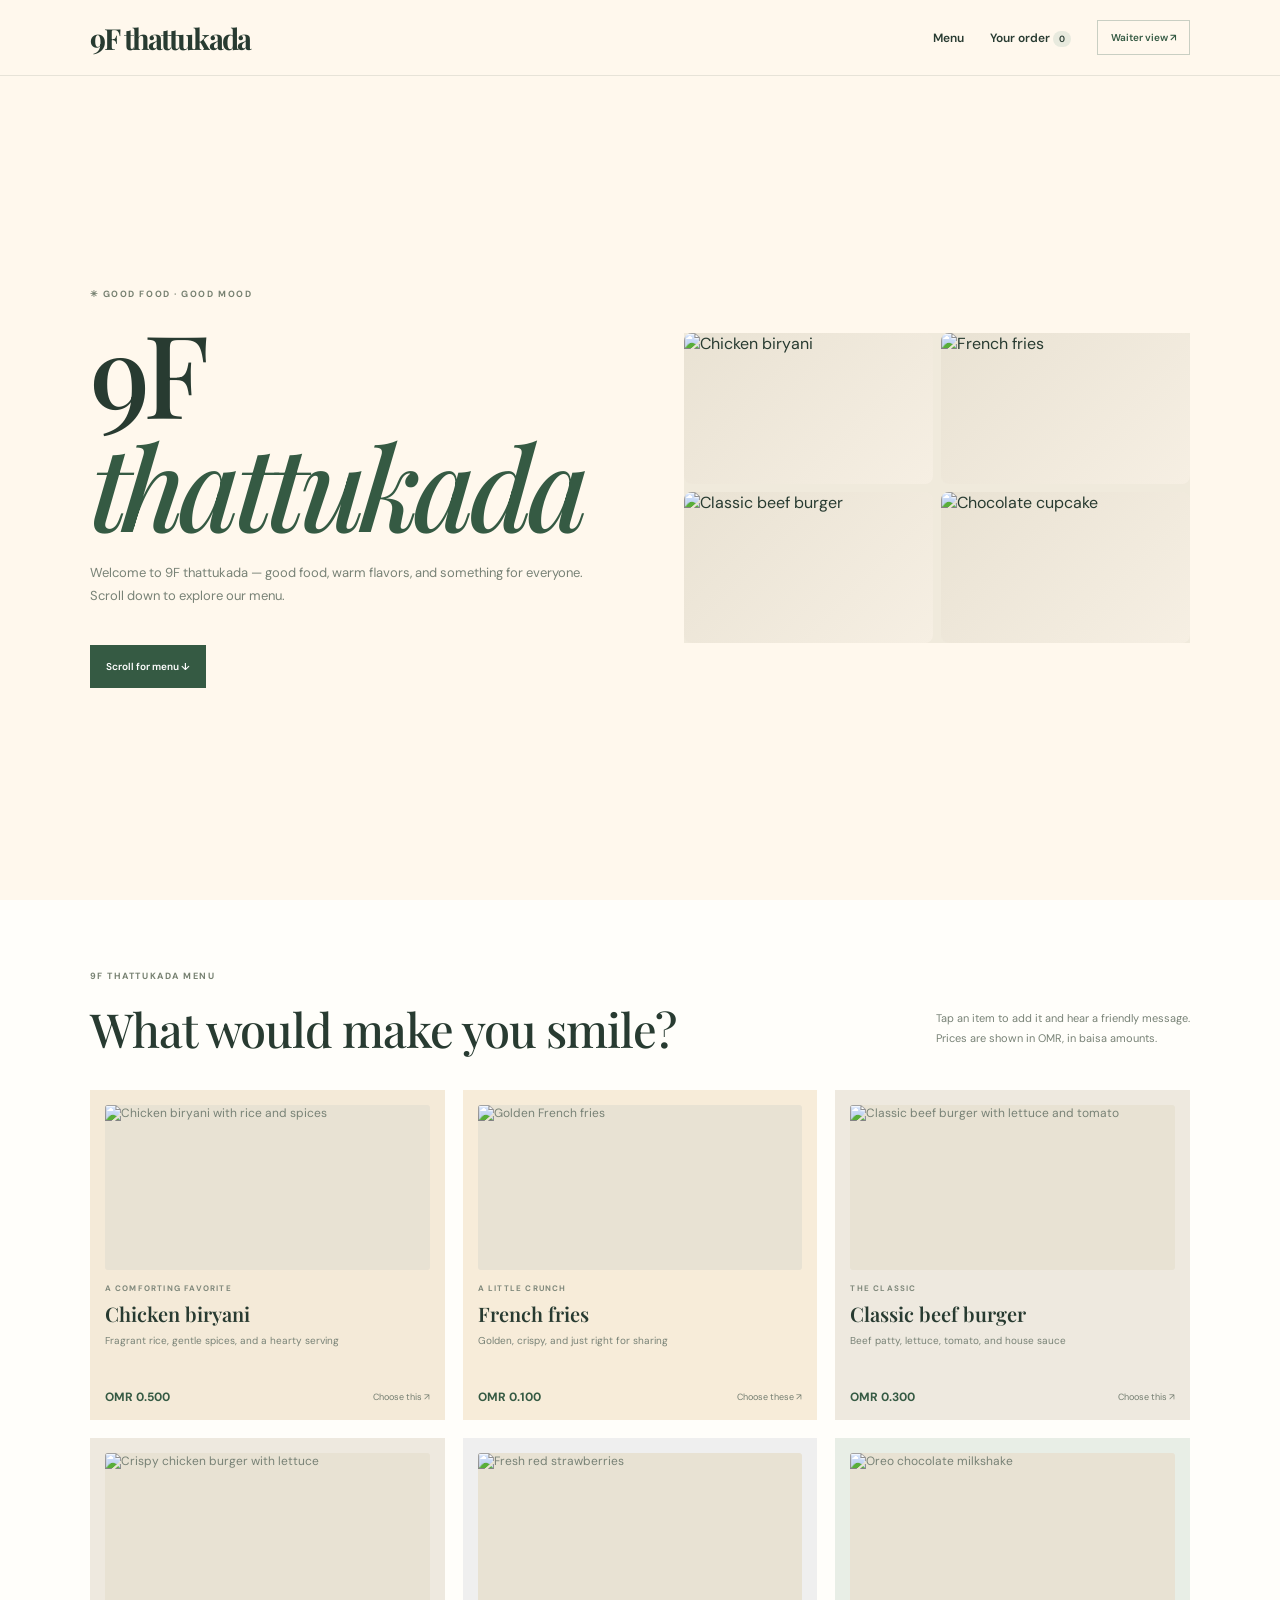
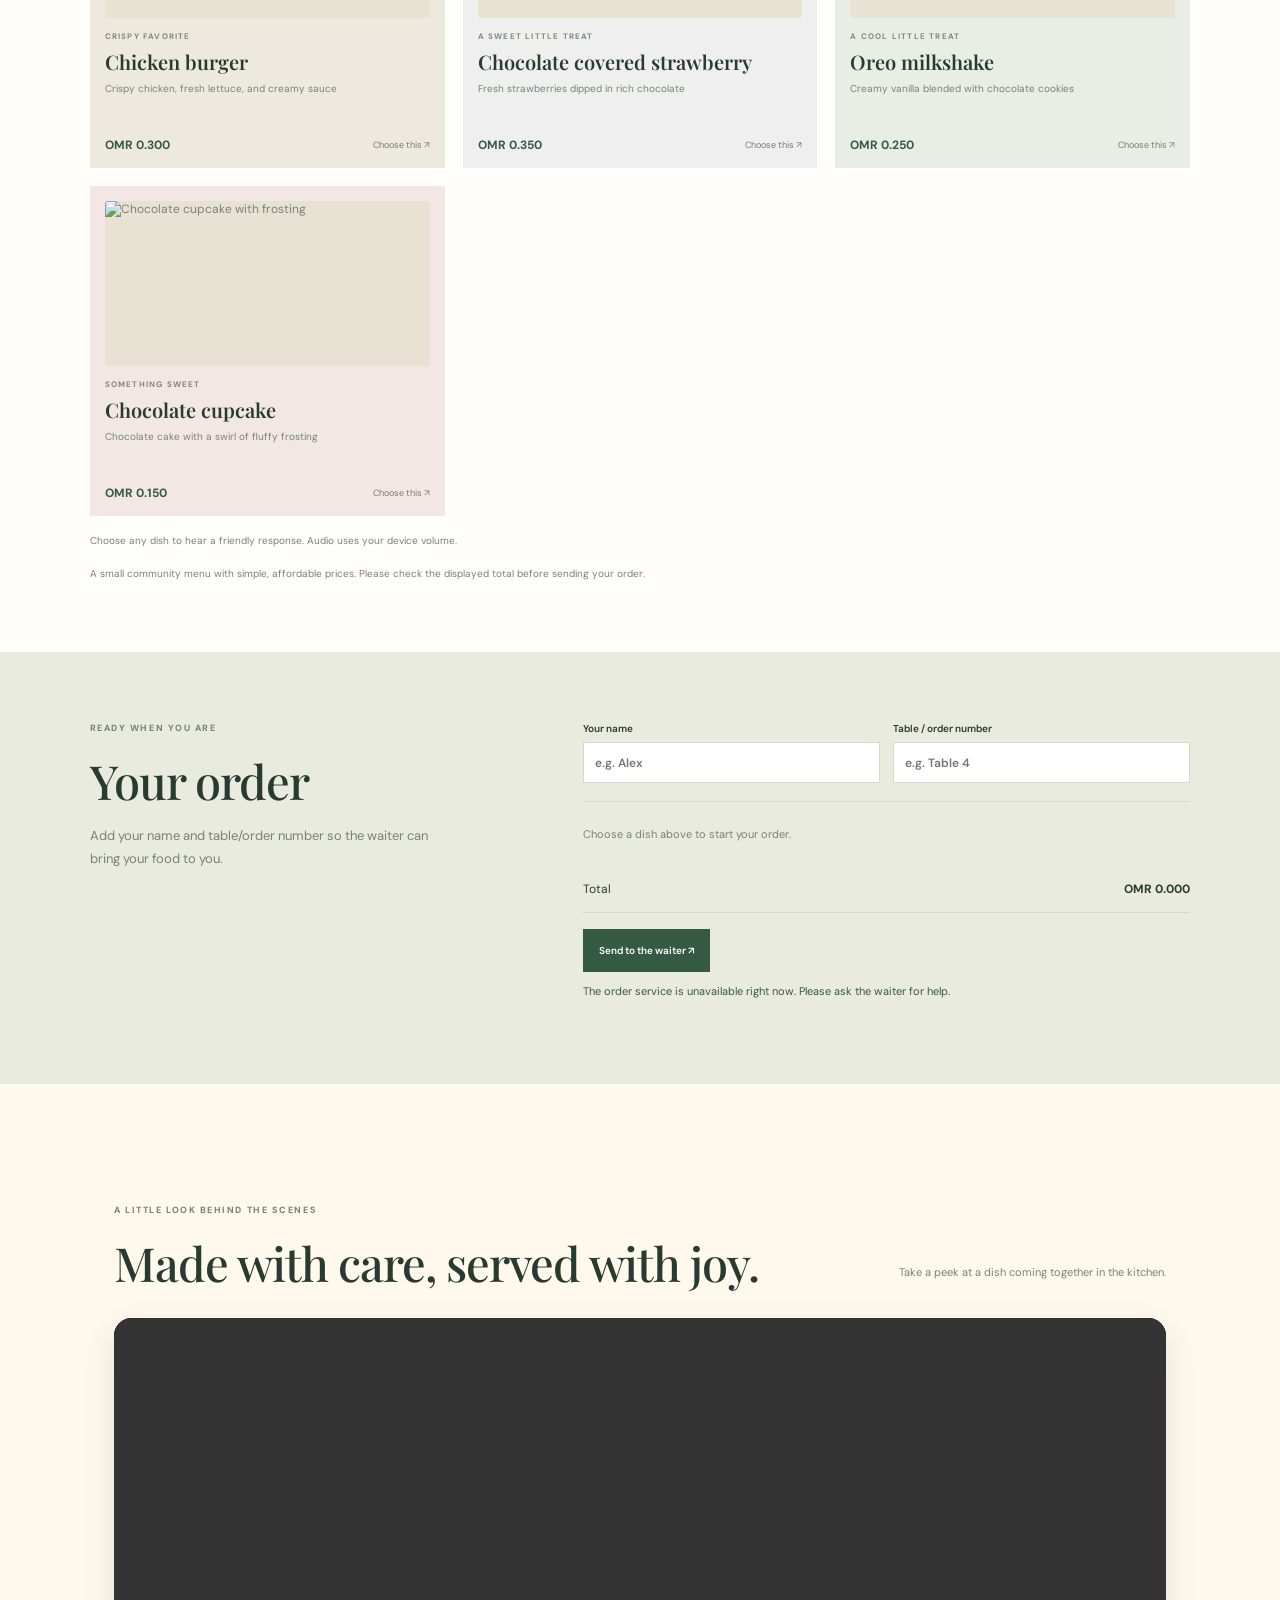
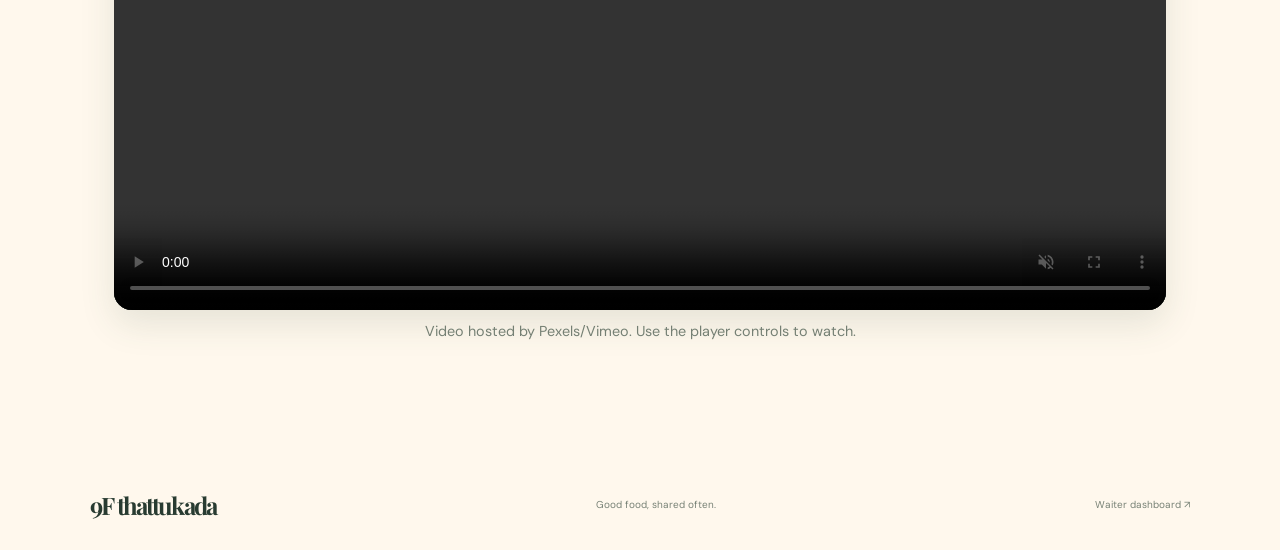
==== commit 0c2fa176: "Use a strawberry photo and keep the requested dessert name" ====
--- a/index.html
+++ b/index.html
@@ -8,12 +8,11 @@
   <title>9F thattukada</title>
   <link rel="preconnect" href="https://fonts.googleapis.com">
   <link rel="preconnect" href="https://images.unsplash.com">
-  <link rel="preconnect" href="https://images.pexels.com">
   <link href="https://fonts.googleapis.com/css2?family=DM+Sans:wght@400;500;600;700&family=Playfair+Display:wght@500;600;700&display=swap" rel="stylesheet">
-  <link rel="stylesheet" href="styles.css?v=9f-strawberries-2">
-  <link rel="stylesheet" href="effects.css?v=9f-strawberries-2">
-  <script src="script.js?v=9f-strawberries-2" defer></script>
-  <script src="effects.js?v=9f-strawberries-2" defer></script>
+  <link rel="stylesheet" href="styles.css?v=9f-strawberries-3">
+  <link rel="stylesheet" href="effects.css?v=9f-strawberries-3">
+  <script src="script.js?v=9f-strawberries-3" defer></script>
+  <script src="effects.js?v=9f-strawberries-3" defer></script>
 </head>
 <body>
   <header class="topbar">
@@ -37,7 +36,7 @@
         <button class="dish fries" type="button" data-item="French fries" data-price="0.100" data-message="French fries, nice. A little crispy treat is always welcome. I've added them for you."><img class="food-photo" src="https://images.unsplash.com/photo-1573080496219-bb080dd4f877?auto=format&amp;fit=crop&amp;w=900&amp;q=85" alt="Golden French fries" width="500" height="300" loading="lazy" decoding="async"><span class="category">A LITTLE CRUNCH</span><strong>French fries</strong><span class="description">Golden, crispy, and just right for sharing</span><span class="dish-bottom"><b>OMR 0.100</b><span class="tap-hint">Choose these ↗</span></span></button>
         <button class="dish burger" type="button" data-item="Classic beef burger" data-price="0.300" data-message="A classic beef burger. That's a satisfying pick. Hope it makes your day a little better; it's in your order now."><img class="food-photo" src="https://images.unsplash.com/photo-1568901346375-23c9450c58cd?auto=format&amp;fit=crop&amp;w=900&amp;q=85" alt="Classic beef burger with lettuce and tomato" width="500" height="300" loading="lazy" decoding="async"><span class="category">THE CLASSIC</span><strong>Classic beef burger</strong><span class="description">Beef patty, lettuce, tomato, and house sauce</span><span class="dish-bottom"><b>OMR 0.300</b><span class="tap-hint">Choose this ↗</span></span></button>
         <button class="dish burger" type="button" data-item="Chicken burger" data-price="0.300" data-message="Chicken burger, great choice. Crispy, tasty, and made for a proper lunch. I've added it to your order."><img class="food-photo" src="https://images.unsplash.com/photo-1606755962773-d324e0a13086?auto=format&amp;fit=crop&amp;w=900&amp;q=85" alt="Crispy chicken burger with lettuce" width="500" height="300" loading="lazy" decoding="async"><span class="category">CRISPY FAVORITE</span><strong>Chicken burger</strong><span class="description">Crispy chicken, fresh lettuce, and creamy sauce</span><span class="dish-bottom"><b>OMR 0.300</b><span class="tap-hint">Choose this ↗</span></span></button>
-        <button class="dish strawberries" type="button" data-item="Chocolate covered strawberries" data-price="0.350" data-message="Chocolate covered strawberries! A sweet, chocolatey treat. I've added them to your order."><img class="food-photo" src="https://images.pexels.com/photos/133578/pexels-photo-133578.jpeg?auto=compress&amp;cs=tinysrgb&amp;w=900" alt="Chocolate dipped strawberries" width="500" height="300" loading="lazy" decoding="async"><span class="category">A SWEET LITTLE TREAT</span><strong>Chocolate covered strawberries</strong><span class="description">Fresh strawberries dipped in rich chocolate</span><span class="dish-bottom"><b>OMR 0.350</b><span class="tap-hint">Choose these ↗</span></span></button>
+        <button class="dish strawberries" type="button" data-item="Chocolate covered strawberry" data-price="0.350" data-message="Chocolate covered strawberry! A sweet treat. I've added it to your order."><img class="food-photo" src="https://images.unsplash.com/photo-1464965911861-746a04b4bca6?auto=format&amp;fit=crop&amp;w=900&amp;q=85" alt="Fresh red strawberries" width="500" height="300" loading="lazy" decoding="async"><span class="category">A SWEET LITTLE TREAT</span><strong>Chocolate covered strawberry</strong><span class="description">Fresh strawberries dipped in rich chocolate</span><span class="dish-bottom"><b>OMR 0.350</b><span class="tap-hint">Choose this ↗</span></span></button>
         <button class="dish shake" type="button" data-item="Oreo milkshake" data-price="0.250" data-message="An Oreo milkshake, excellent choice. Cool, creamy, and a little bit nostalgic. I've popped it in your order."><img class="food-photo" src="https://images.unsplash.com/photo-1572490122747-3968b75cc699?auto=format&amp;fit=crop&amp;w=900&amp;q=85" alt="Oreo chocolate milkshake" width="500" height="300" loading="lazy" decoding="async"><span class="category">A COOL LITTLE TREAT</span><strong>Oreo milkshake</strong><span class="description">Creamy vanilla blended with chocolate cookies</span><span class="dish-bottom"><b>OMR 0.250</b><span class="tap-hint">Choose this ↗</span></span></button>
         <button class="dish cupcake" type="button" data-item="Chocolate cupcake" data-price="0.150" data-message="A chocolate cupcake! Oh, lovely choice. Everyone deserves a little sweetness. I've added one just for you."><img class="food-photo" src="https://images.unsplash.com/photo-1519869325930-281384150729?auto=format&amp;fit=crop&amp;w=900&amp;q=85" alt="Chocolate cupcake with frosting" width="500" height="300" loading="lazy" decoding="async"><span class="category">SOMETHING SWEET</span><strong>Chocolate cupcake</strong><span class="description">Chocolate cake with a swirl of fluffy frosting</span><span class="dish-bottom"><b>OMR 0.150</b><span class="tap-hint">Choose this ↗</span></span></button>
       </div>
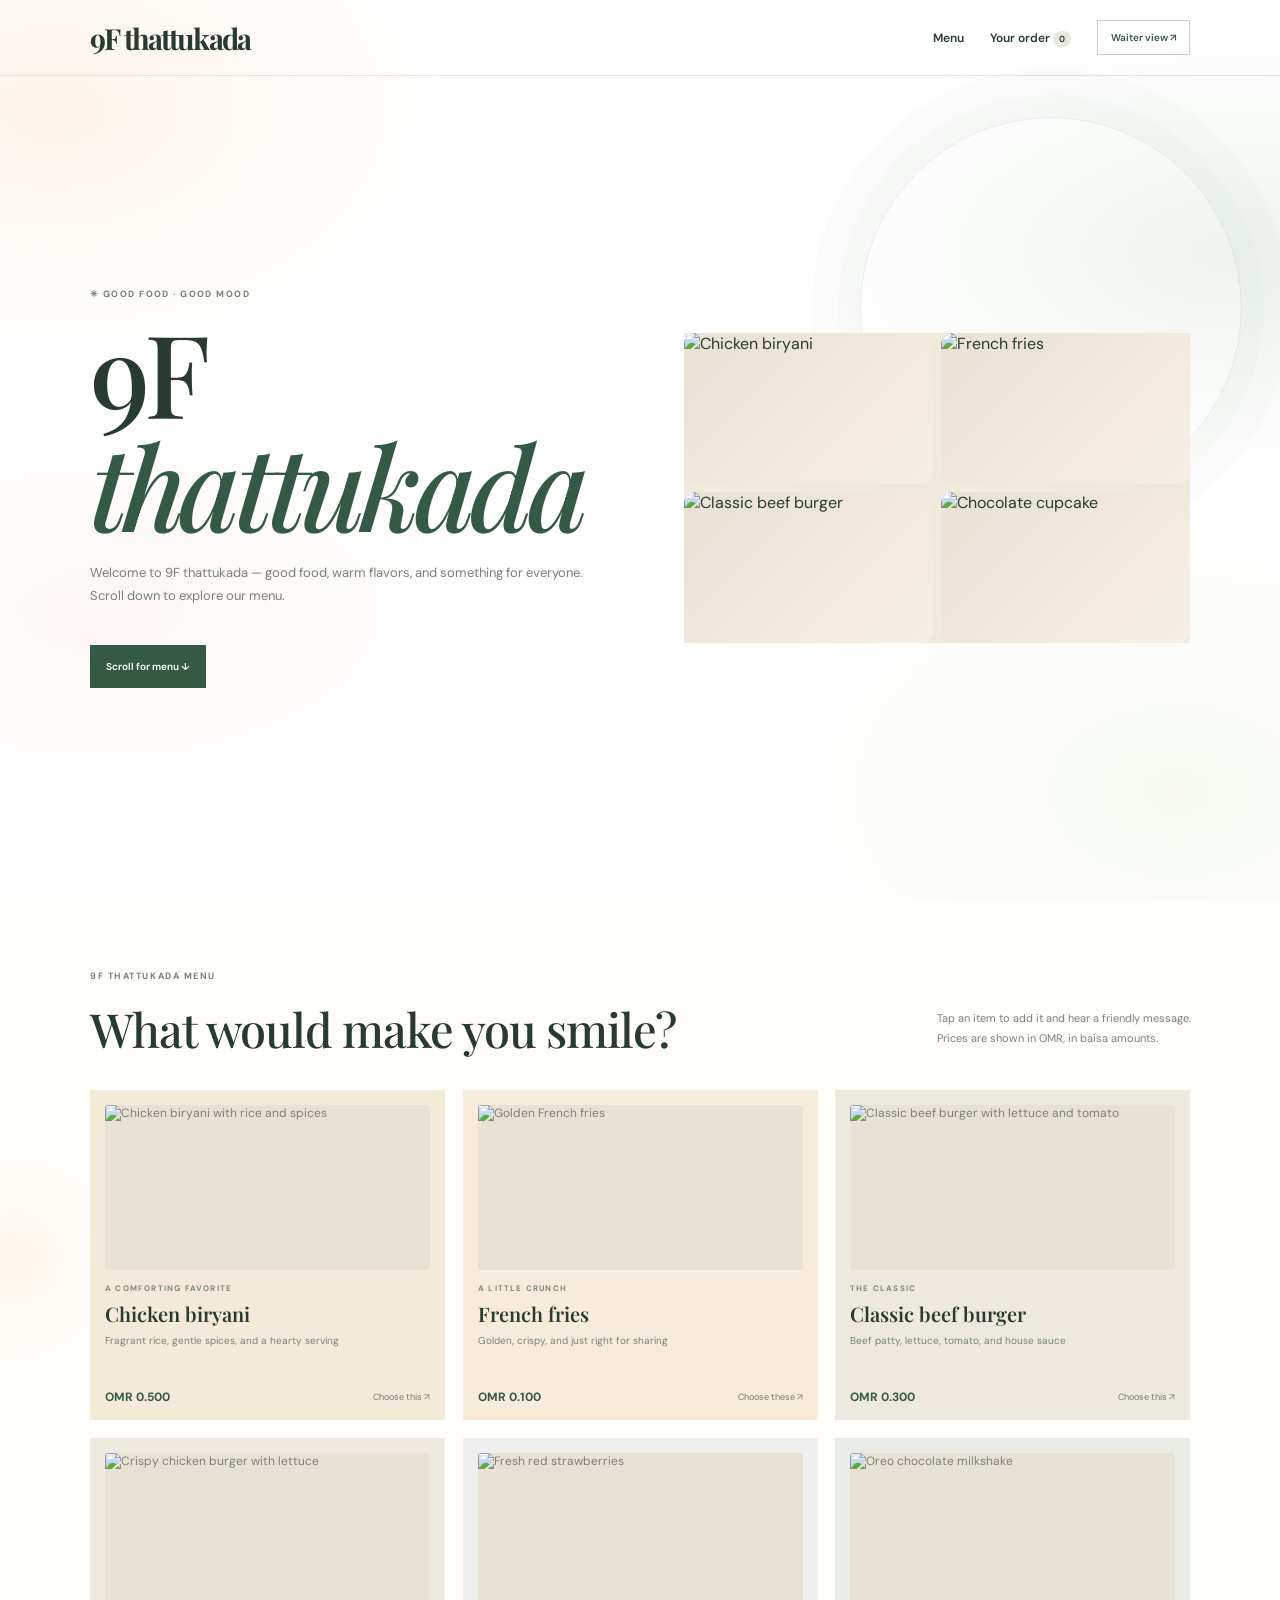
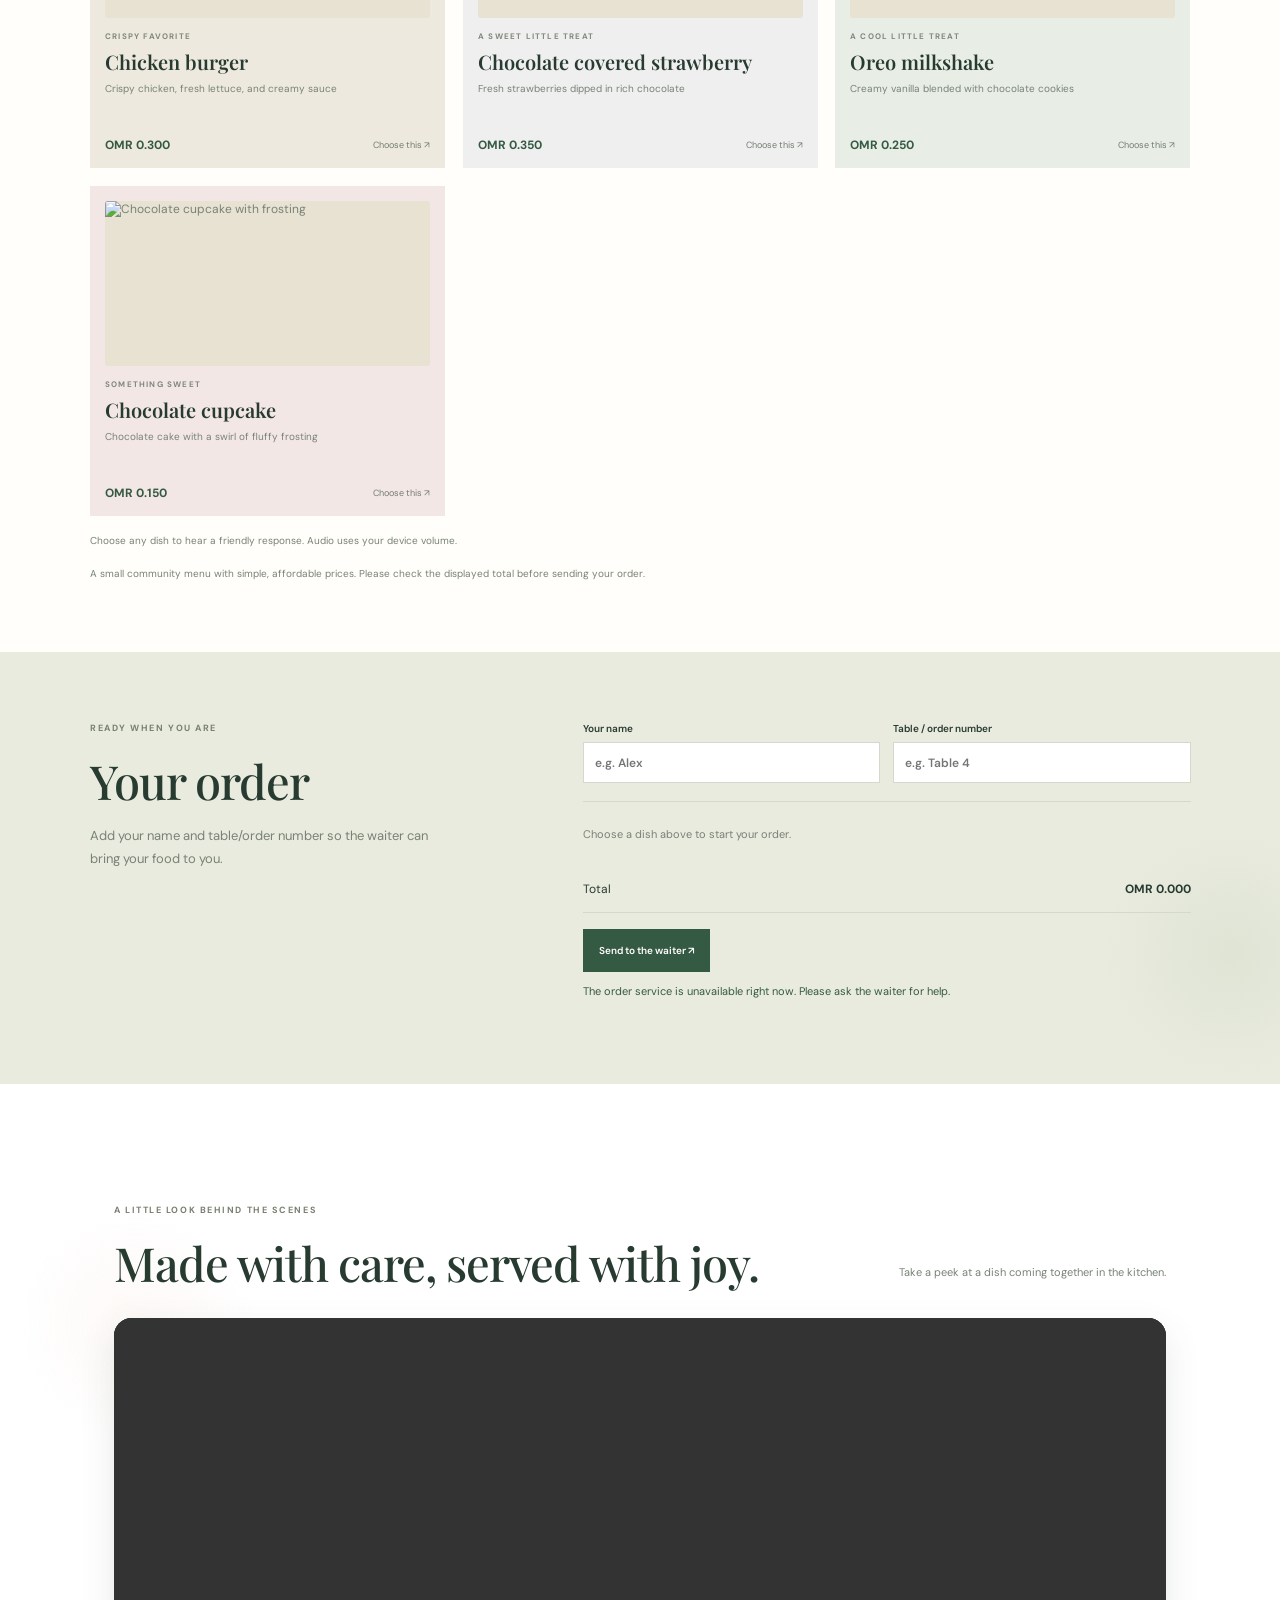
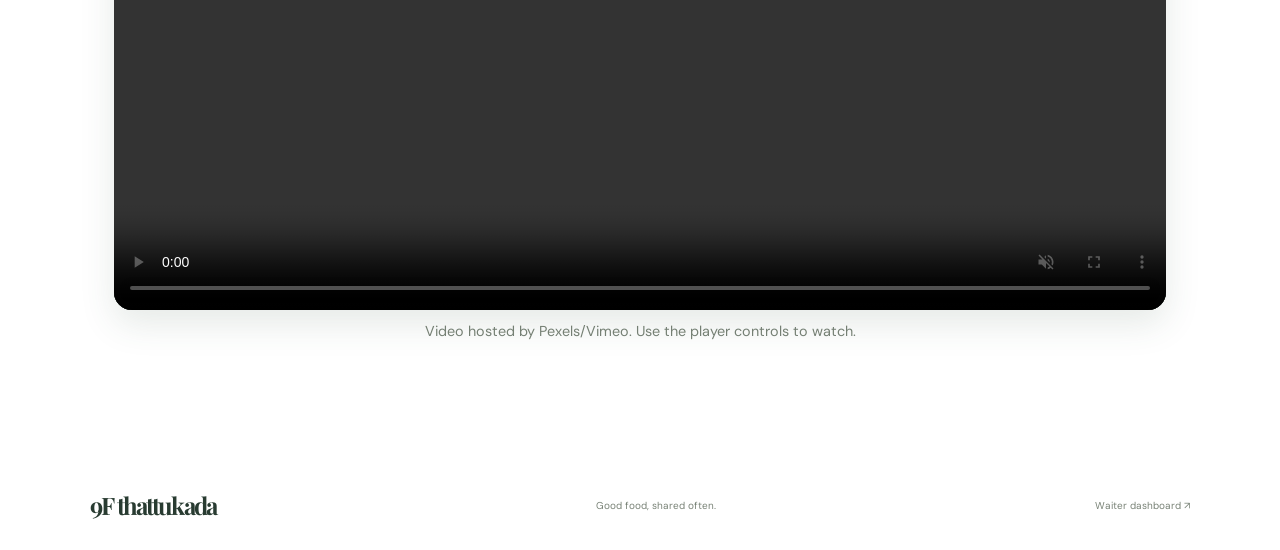
==== commit c3192981: "Expand menu items into centered interactive detail view" ====
--- a/index.html
+++ b/index.html
@@ -9,10 +9,10 @@
   <link rel="preconnect" href="https://fonts.googleapis.com">
   <link rel="preconnect" href="https://images.unsplash.com">
   <link href="https://fonts.googleapis.com/css2?family=DM+Sans:wght@400;500;600;700&family=Playfair+Display:wght@500;600;700&display=swap" rel="stylesheet">
-  <link rel="stylesheet" href="styles.css?v=9f-strawberries-3">
-  <link rel="stylesheet" href="effects.css?v=9f-strawberries-3">
-  <script src="script.js?v=9f-strawberries-3" defer></script>
-  <script src="effects.js?v=9f-strawberries-3" defer></script>
+  <link rel="stylesheet" href="styles.css?v=9f-interactive-1">
+  <link rel="stylesheet" href="effects.css?v=9f-interactive-1">
+  <script src="script.js?v=9f-interactive-1" defer></script>
+  <script src="effects.js?v=9f-interactive-1" defer></script>
 </head>
 <body>
   <header class="topbar">
--- a/effects.css
+++ b/effects.css
@@ -1,67 +1,103 @@
-/* Scroll reveals and image presentation */
-html { scroll-behavior: smooth; scroll-padding-top: 20px; }
-@media (prefers-reduced-motion: no-preference) {
-  .scroll-reveal { opacity: 0; transform: translateY(36px); transition: opacity 650ms ease, transform 700ms cubic-bezier(.16,1,.3,1); }
-  .scroll-reveal.is-visible { opacity: 1; transform: translateY(0); }
-  .dish.scroll-reveal:nth-child(3n + 2) { transition-delay: 90ms; }
-  .dish.scroll-reveal:nth-child(3n) { transition-delay: 170ms; }
-  .hero-art img { animation: hero-image-in 850ms ease both; }
-  .hero-art img:nth-child(2n) { animation-delay: 120ms; }
-  .hero-art img:nth-child(3n) { animation-delay: 220ms; }
+/* White, lively canvas with decorative accents and responsive motion. */
+html { scroll-behavior: smooth; scroll-padding-top: 24px; }
+body {
+  background-color: #fff;
+  background-image:
+    radial-gradient(ellipse at 4% 12%, rgba(234, 183, 135, .17), transparent 25rem),
+    radial-gradient(ellipse at 96% 28%, rgba(119, 160, 119, .12), transparent 28rem),
+    radial-gradient(ellipse at 8% 68%, rgba(233, 190, 172, .13), transparent 24rem),
+    radial-gradient(ellipse at 92% 88%, rgba(185, 204, 151, .13), transparent 26rem);
+  background-attachment: fixed;
 }
-@keyframes hero-image-in { from { opacity: 0; transform: translateY(20px) scale(.97); } to { opacity: 1; transform: translateY(0) scale(1); } }
-.dish .food-photo {
-  display: block;
-  width: 100%;
-  height: 165px;
-  flex: none;
-  object-fit: cover;
-  object-position: center;
-  border-radius: 3px;
-  background: linear-gradient(135deg,#e9e2d3,#f6efe3);
+.hero, .menu, .order-section, .kitchen-video { position: relative; isolation: isolate; }
+.hero::before, .menu::before, .order-section::before, .kitchen-video::before {
+  position: absolute; z-index: -1; content: ""; pointer-events: none; border-radius: 50%; opacity: .7;
 }
-.hero-art img {
-  display: block;
-  width: 100%;
-  height: 100%;
-  min-width: 0;
-  min-height: 0;
-  object-fit: cover;
-  object-position: center;
-  border-radius: 8px;
-  background: linear-gradient(135deg,#e9e2d3,#f6efe3);
-}
-.hero {
-  min-height: calc(100svh - 76px);
-  align-items: center;
-  padding-top: clamp(36px, 7vh, 84px);
-  padding-bottom: clamp(36px, 7vh, 84px);
-}
-.hero h1 {
-  font-size: clamp(3.8rem, 9vw, 7.5rem);
-  line-height: .98;
-  letter-spacing: -.055em;
-  overflow-wrap: anywhere;
-}
-.hero h1 em { color: var(--green, #355a43); }
-.hero .lead { max-width: 34rem; }
-.hero .button { margin-top: 12px; }
-.logo { text-transform: none; }
-.logo span { color: inherit; }
+.hero::before { width:clamp(180px,30vw,380px); aspect-ratio:1; top:5%; right:3%; border:1px solid rgba(53,90,67,.13); box-shadow:0 0 0 22px rgba(53,90,67,.025),0 0 0 48px rgba(53,90,67,.02); animation:accent-float 9s ease-in-out infinite alternate; }
+.menu::before { width:230px; aspect-ratio:1; left:-100px; top:18%; background:radial-gradient(circle,rgba(232,173,130,.16),rgba(232,173,130,0) 70%); }
+.order-section::before { width:260px; aspect-ratio:1; right:-80px; bottom:0; background:radial-gradient(circle,rgba(126,164,119,.14),rgba(126,164,119,0) 70%); }
+.kitchen-video::before { width:240px; aspect-ratio:1; left:-75px; top:0; background:radial-gradient(circle,rgba(231,183,160,.13),rgba(231,183,160,0) 70%); }
+.hero { min-height:calc(100svh - 76px); align-items:center; padding-top:clamp(36px,7vh,84px); padding-bottom:clamp(36px,7vh,84px); }
+.hero h1 { font-size:clamp(3.8rem,9vw,7.5rem); line-height:.98; letter-spacing:-.055em; overflow-wrap:anywhere; }
+.hero h1 em { color:var(--green,#355a43); }
+.hero .lead { max-width:34rem; }
+.hero .button { margin-top:12px; }
+.logo { text-transform:none; }
+.logo span { color:inherit; }
+.dish .food-photo { display:block; width:100%; height:165px; flex:none; object-fit:cover; object-position:center; border-radius:8px; background:linear-gradient(135deg,#e9e2d3,#f6efe3); transition:transform 650ms cubic-bezier(.2,.8,.2,1),filter 450ms ease; }
+.hero-art img { display:block; width:100%; height:100%; min-width:0; min-height:0; object-fit:cover; object-position:center; border-radius:12px; background:linear-gradient(135deg,#e9e2d3,#f6efe3); }
 .kitchen-video { max-width:1100px; margin:clamp(64px,10vw,120px) auto; padding:0 24px; }
 .kitchen-video .section-head { margin-bottom:24px; }
 .video-frame { position:relative; width:100%; aspect-ratio:16/9; overflow:hidden; border-radius:18px; background:#24372c; box-shadow:0 14px 35px #355a4320; }
 .video-frame iframe { position:absolute; inset:0; width:100%; height:100%; border:0; }
 .video-caption { margin:12px 0 0; color:var(--muted,#788276); font-size:.9rem; text-align:center; }
-@media (max-width:850px) {
-  .dish .food-photo { height:155px; }
-  .hero { min-height: calc(100svh - 64px); }
+
+/* Reveal elements in a lively but readable sequence while scrolling. */
+@media (prefers-reduced-motion:no-preference) {
+  .scroll-reveal { opacity:0; transform:translate3d(0,38px,0) scale(.985); transition:opacity 720ms ease,transform 820ms cubic-bezier(.16,1,.3,1); transition-delay:var(--reveal-delay,0ms); will-change:opacity,transform; }
+  .scroll-reveal.is-visible { opacity:1; transform:translate3d(0,0,0) scale(1); }
+  .hero-art img { animation:hero-image-in 900ms cubic-bezier(.16,1,.3,1) both; }
+  .hero-art img:nth-child(2) { animation-delay:120ms; } .hero-art img:nth-child(3) { animation-delay:240ms; } .hero-art img:nth-child(4) { animation-delay:360ms; }
+  .dish { position:relative; z-index:0; transform-origin:center; transition:transform 320ms cubic-bezier(.2,.8,.2,1),box-shadow 320ms ease,border-color 320ms ease; }
+  .dish:hover, .dish:focus-visible { z-index:2; transform:translateY(-9px) scale(1.035); box-shadow:0 24px 48px rgba(40,59,49,.2); }
+  .dish:hover .food-photo, .dish:focus-visible .food-photo { transform:scale(1.055); filter:saturate(1.08); }
+  .dish.selected { animation:dish-pop 430ms cubic-bezier(.2,.8,.2,1); }
+  .button, button, .outline { transition:transform 220ms ease,box-shadow 220ms ease,background-color 220ms ease; }
+  .button:hover, button[type="submit"]:hover { transform:translateY(-3px); box-shadow:0 10px 24px rgba(40,59,49,.2); }
+  .button:active, button:active { transform:scale(.97); }
+  nav a:not(.outline) { position:relative; }
+  nav a:not(.outline)::after { position:absolute; content:""; left:0; right:100%; bottom:-5px; height:2px; background:var(--green,#355a43); transition:right 220ms ease; }
+  nav a:not(.outline):hover::after { right:0; }
+  .hero .eyebrow { animation:eyebrow-in 650ms 120ms both; }
 }
-@media (max-width:600px) {
-  .dish .food-photo { height:125px; }
-  .hero h1 { font-size: clamp(3.5rem, 17vw, 5.5rem); }
+@keyframes hero-image-in { from { opacity:0; transform:translateY(22px) scale(.96); } to { opacity:1; transform:translateY(0) scale(1); } }
+@keyframes accent-float { from { transform:translate3d(0,-8px,0) rotate(-5deg); } to { transform:translate3d(0,12px,0) rotate(7deg); } }
+@keyframes dish-pop { 0%,100% { transform:scale(1); } 45% { transform:scale(1.025); } }
+@keyframes eyebrow-in { from { opacity:0; letter-spacing:.28em; } to { opacity:1; letter-spacing:.16em; } }
+
+/* Large dish detail overlay: cards expand from their menu position into focus. */
+.dish-detail {
+  position:fixed; inset:0; z-index:1000; width:min(94vw,1120px); height:min(88vh,780px); max-width:none; max-height:none;
+  padding:0; border:0; border-radius:26px; overflow:visible; background:transparent; color:var(--ink,#283b31);
+  opacity:0; transform:translateY(24px) scale(.94); transition:opacity 260ms ease,transform 420ms cubic-bezier(.16,1,.3,1),overlay 420ms allow-discrete,display 420ms allow-discrete;
 }
-@media (prefers-reduced-motion: reduce) {
-  html { scroll-behavior: auto; }
-  *, *::before, *::after { scroll-behavior: auto !important; animation-duration: .01ms !important; animation-iteration-count: 1 !important; transition-duration: .01ms !important; }
+.dish-detail[open] { opacity:1; transform:translateY(0) scale(1); }
+.dish-detail::backdrop { background:rgba(22,31,26,.68); backdrop-filter:blur(8px); opacity:0; transition:opacity 300ms ease; }
+.dish-detail[open]::backdrop { opacity:1; }
+.dish-detail-card { position:relative; display:grid; grid-template-columns:1.15fr .85fr; width:100%; height:100%; overflow:hidden; border-radius:26px; background:#fff; box-shadow:0 35px 100px rgba(0,0,0,.32); }
+.dish-detail-image-wrap { min-height:0; overflow:hidden; background:#f3eee7; }
+.dish-detail-image { width:100%; height:100%; display:block; object-fit:cover; animation:detail-image-in 650ms cubic-bezier(.16,1,.3,1) both; }
+.dish-detail-copy { position:relative; display:flex; flex-direction:column; justify-content:center; padding:clamp(28px,5vw,68px); }
+.dish-detail-category { color:var(--green,#355a43); font:700 .78rem/1.3 var(--sans,Arial,sans-serif); letter-spacing:.16em; text-transform:uppercase; }
+.dish-detail-title { margin:14px 0; font:600 clamp(2rem,4vw,3.8rem)/1.08 var(--serif,Georgia,serif); }
+.dish-detail-description { color:var(--muted,#788276); font:400 clamp(1rem,1.4vw,1.2rem)/1.7 var(--sans,Arial,sans-serif); }
+.dish-detail-price { margin:22px 0; font:700 1.2rem var(--sans,Arial,sans-serif); }
+.dish-detail-actions { display:flex; flex-wrap:wrap; gap:12px; align-items:center; }
+.dish-detail-actions button { min-height:48px; padding:12px 20px; border:0; border-radius:999px; background:var(--green,#355a43); color:#fff; font:600 1rem var(--sans,Arial,sans-serif); cursor:pointer; }
+.dish-detail-actions .dish-detail-nav { width:48px; padding:0; background:#f1f3ef; color:var(--ink,#283b31); font-size:1.25rem; }
+.dish-detail-close { position:absolute; z-index:2; top:16px; right:16px; display:grid; width:46px; height:46px; place-items:center; border:0; border-radius:50%; background:rgba(255,255,255,.92); color:#283b31; font-size:1.5rem; cursor:pointer; box-shadow:0 4px 18px rgba(0,0,0,.12); }
+.dish-detail-switching .dish-detail-image, .dish-detail-switching .dish-detail-copy { animation:detail-switch 360ms cubic-bezier(.16,1,.3,1) both; }
+@keyframes detail-image-in { from { opacity:.4; transform:scale(1.06); } to { opacity:1; transform:scale(1); } }
+@keyframes detail-switch { from { opacity:0; transform:translateY(14px) scale(.985); } to { opacity:1; transform:translateY(0) scale(1); } }
+
+/* Lightweight pointer ripple and reading progress. */
+.scroll-progress { position:fixed; z-index:1100; top:0; left:0; width:100%; height:4px; transform:scaleX(0); transform-origin:left; background:linear-gradient(90deg,#d88962,#527d5b,#d88962); }
+.ripple-host { position:relative; overflow:hidden; }
+.interaction-ripple { position:absolute; z-index:3; width:12px; height:12px; border-radius:50%; background:rgba(255,255,255,.52); pointer-events:none; transform:translate(-50%,-50%) scale(0); animation:ripple-out 620ms ease-out forwards; }
+@keyframes ripple-out { to { opacity:0; transform:translate(-50%,-50%) scale(18); } }
+:focus-visible { outline:3px solid rgba(53,90,67,.55); outline-offset:4px; }
+@media (max-width:850px) { .dish .food-photo { height:155px; } .hero { min-height:calc(100svh - 64px); } }
+@media (max-width:700px) {
+  .dish-detail { width:calc(100vw - 24px); height:calc(100svh - 28px); border-radius:20px; }
+  .dish-detail-card { grid-template-columns:1fr; grid-template-rows:minmax(0,1.05fr) minmax(0,.95fr); border-radius:20px; }
+  .dish-detail-copy { padding:22px 24px 26px; }
+  .dish-detail-title { margin:8px 0; font-size:clamp(1.8rem,8vw,2.7rem); }
+  .dish-detail-description { line-height:1.45; }
+  .dish-detail-price { margin:12px 0; }
+  .dish-detail-close { top:10px; right:10px; }
 }
+@media (max-width:600px) { .dish .food-photo { height:125px; } .hero h1 { font-size:clamp(3.5rem,17vw,5.5rem); } }
+@media (prefers-reduced-motion:reduce) {
+  html { scroll-behavior:auto; }
+  *, *::before, *::after { scroll-behavior:auto !important; animation-duration:.01ms !important; animation-iteration-count:1 !important; transition-duration:.01ms !important; }
+}
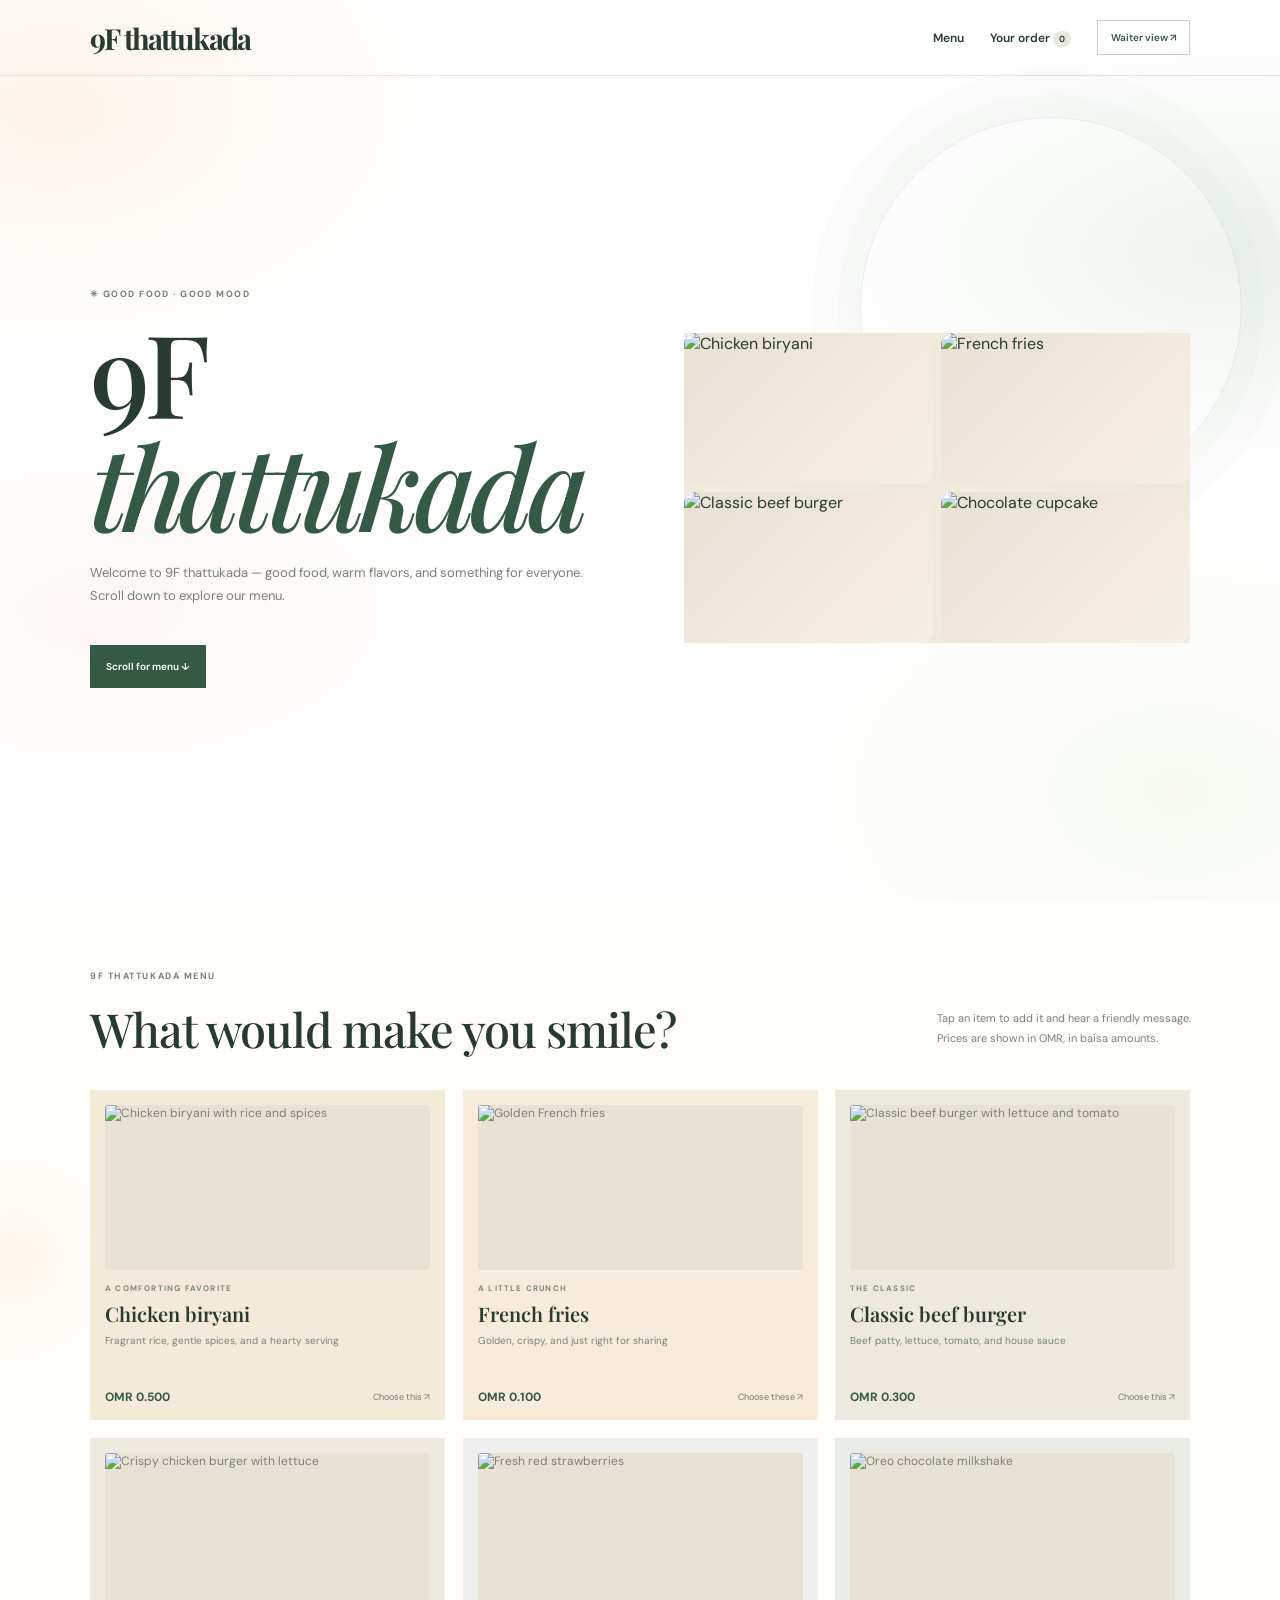
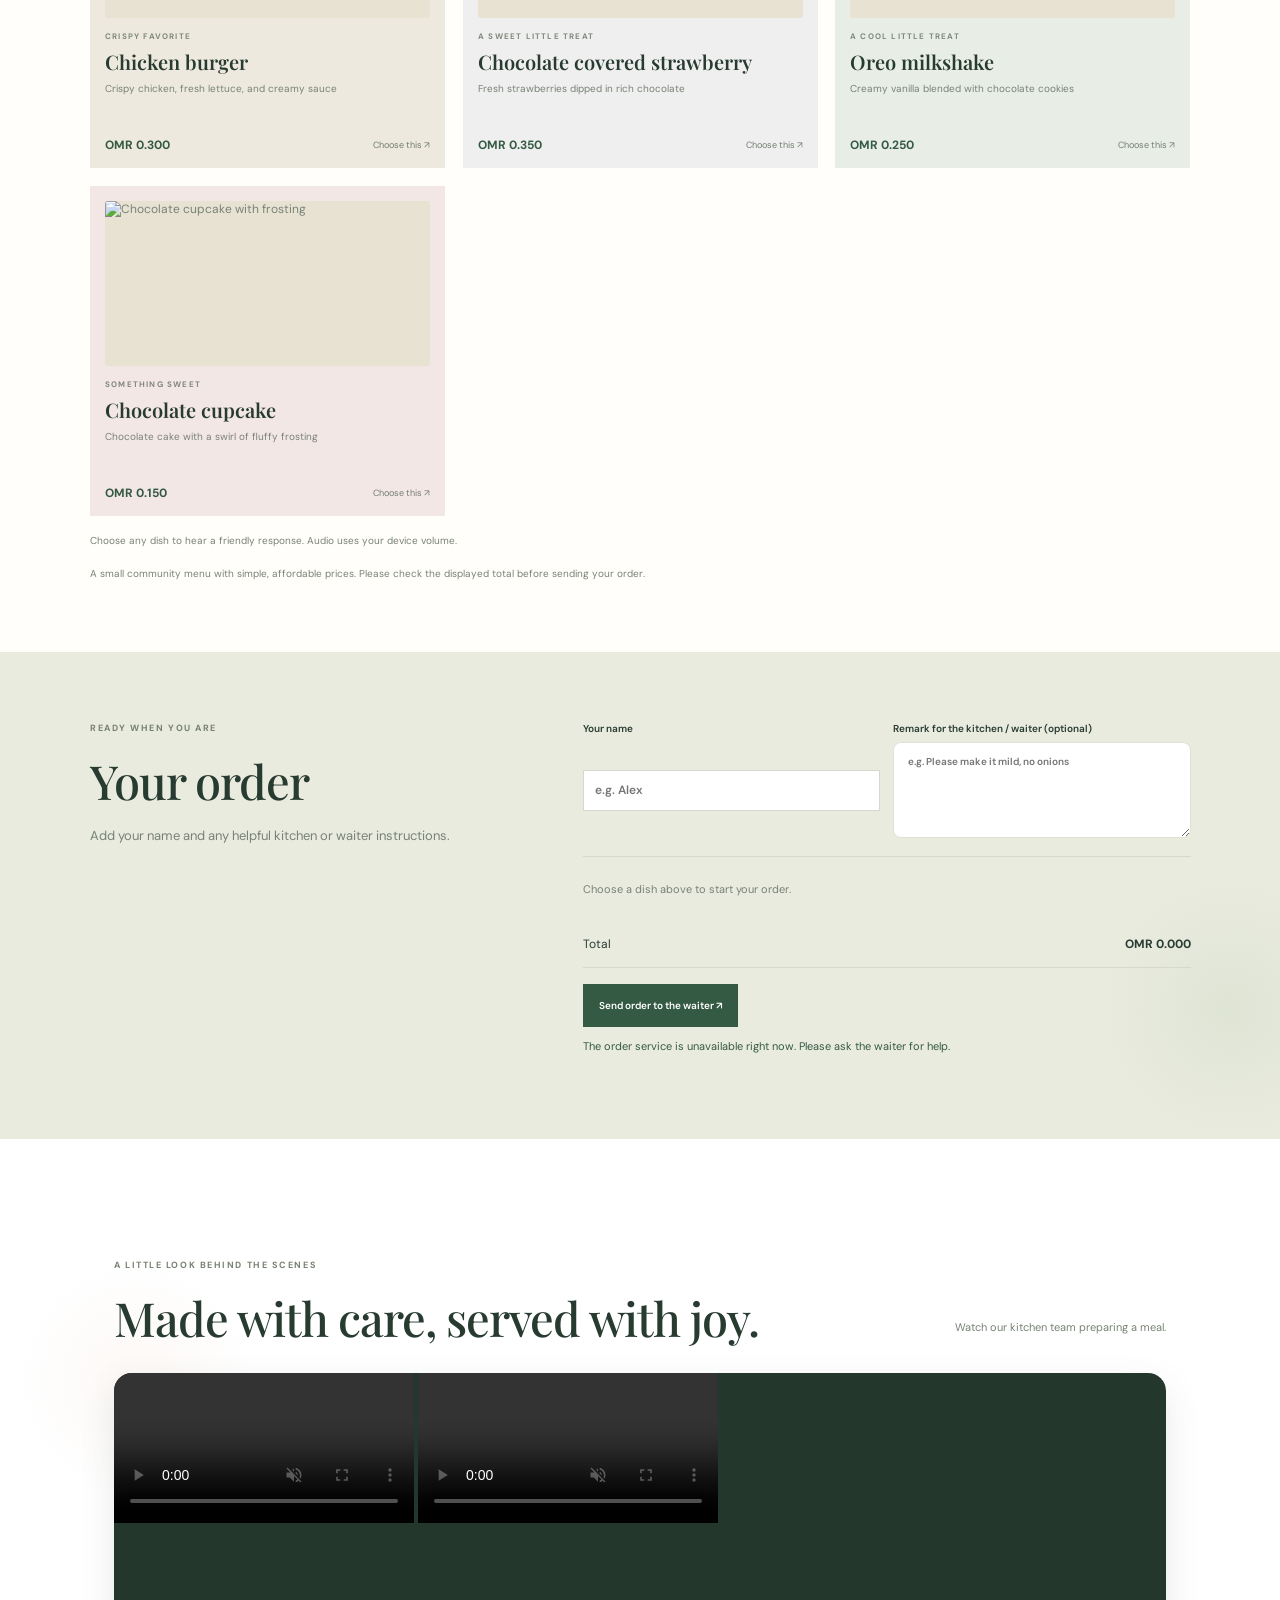
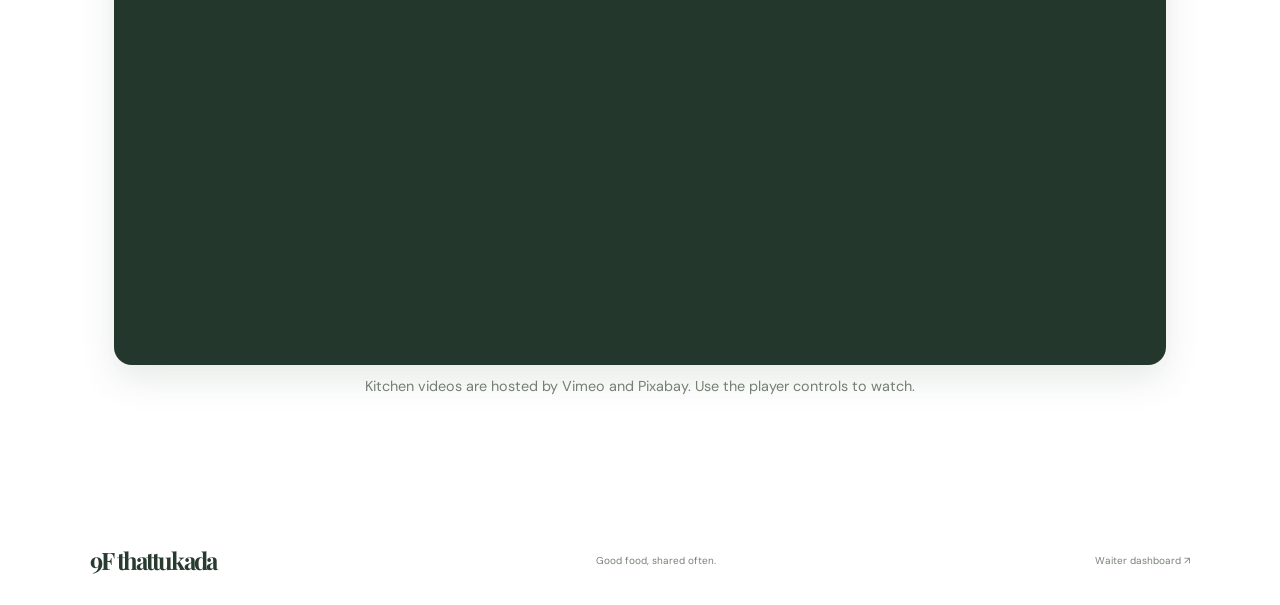
==== commit 4b53fe66: "Add backup restaurant kitchen cooking video" ====
--- a/index.html
+++ b/index.html
@@ -8,11 +8,13 @@
   <title>9F thattukada</title>
   <link rel="preconnect" href="https://fonts.googleapis.com">
   <link rel="preconnect" href="https://images.unsplash.com">
+  <link rel="preconnect" href="https://cdn.pixabay.com">
   <link href="https://fonts.googleapis.com/css2?family=DM+Sans:wght@400;500;600;700&family=Playfair+Display:wght@500;600;700&display=swap" rel="stylesheet">
-  <link rel="stylesheet" href="styles.css?v=9f-interactive-1">
-  <link rel="stylesheet" href="effects.css?v=9f-interactive-1">
-  <script src="script.js?v=9f-interactive-1" defer></script>
-  <script src="effects.js?v=9f-interactive-1" defer></script>
+  <link rel="stylesheet" href="styles.css?v=restaurant-video-2">
+  <link rel="stylesheet" href="effects.css?v=restaurant-video-2">
+  <link rel="stylesheet" href="ordering-flow.css?v=restaurant-video-2">
+  <script src="script.js?v=restaurant-video-2" defer></script>
+  <script src="effects.js?v=restaurant-video-2" defer></script>
 </head>
 <body>
   <header class="topbar">
@@ -44,15 +46,16 @@
       <p class="note">A small community menu with simple, affordable prices. Please check the displayed total before sending your order.</p>
     </section>
     <section class="order-section" id="order">
-      <div><p class="eyebrow">READY WHEN YOU ARE</p><h2>Your order</h2><p class="lead">Add your name and table/order number so the waiter can bring your food to you.</p></div>
-      <form id="order-form"><div class="fields"><label>Your name<input name="name" required maxlength="60" autocomplete="name" placeholder="e.g. Alex"></label><label>Table / order number<input name="number" required maxlength="20" placeholder="e.g. Table 4"></label></div><div class="cart" id="cart"><p class="empty-cart">Choose a dish above to start your order.</p></div><div class="total"><span>Total</span><strong id="total">OMR 0.000</strong></div><button class="button" type="submit">Send to the waiter ↗</button><p id="form-message" role="status" aria-live="polite"></p></form>
+      <div><p class="eyebrow">READY WHEN YOU ARE</p><h2>Your order</h2><p class="lead">Add your name and any helpful kitchen or waiter instructions.</p></div>
+      <form id="order-form"><div class="fields"><label>Your name<input name="name" required maxlength="60" autocomplete="name" placeholder="e.g. Alex"></label><label>Remark for the kitchen / waiter (optional)<textarea name="kitchen_remark" maxlength="500" rows="3" placeholder="e.g. Please make it mild, no onions"></textarea></label></div><div class="cart" id="cart"><p class="empty-cart">Choose a dish above to start your order.</p></div><div class="total"><span>Total</span><strong id="total">OMR 0.000</strong></div><button class="button" type="submit">Send order to the waiter ↗</button><p id="form-message" role="status" aria-live="polite"></p></form>
     </section>
     <section class="kitchen-video scroll-reveal" id="kitchen" aria-labelledby="kitchen-title">
-      <div class="section-head"><div><p class="eyebrow">A LITTLE LOOK BEHIND THE SCENES</p><h2 id="kitchen-title">Made with care, served with joy.</h2></div><p>Take a peek at a dish coming together in the kitchen.</p></div>
-      <div class="video-frame" style="position:relative;width:100%;aspect-ratio:16/9;overflow:hidden;border-radius:18px;background:#24372c;box-shadow:0 14px 35px #355a4320;">
-        <video src="https://player.vimeo.com/external/309695717.sd.mp4?s=ddc94d94492716e74be2fae6c40bce010b7b7dfc&amp;profile_id=164&amp;oauth2_token_id=57447761" title="Food being prepared in a kitchen" muted autoplay loop playsinline controls style="position:absolute;inset:0;width:100%;height:100%;object-fit:cover;border:0;background:#24372c;"></video>
+      <div class="section-head"><div><p class="eyebrow">A LITTLE LOOK BEHIND THE SCENES</p><h2 id="kitchen-title">Made with care, served with joy.</h2></div><p>Watch our kitchen team preparing a meal.</p></div>
+      <div class="video-frame kitchen-video-grid">
+        <video class="kitchen-video-player" src="https://player.vimeo.com/external/309695717.sd.mp4?s=ddc94d94492716e74be2fae6c40bce010b7b7dfc&amp;profile_id=164&amp;oauth2_token_id=57447761" title="Food being prepared in a kitchen" muted autoplay loop playsinline controls preload="metadata"></video>
+        <video class="kitchen-video-player" src="https://cdn.pixabay.com/video/2016/10/18/08/07/chef-174704.mp4" title="Chef cooking in a restaurant kitchen" muted autoplay loop playsinline controls preload="metadata"></video>
       </div>
-      <p class="video-caption">Video hosted by Pexels/Vimeo. Use the player controls to watch.</p>
+      <p class="video-caption">Kitchen videos are hosted by Vimeo and Pixabay. Use the player controls to watch.</p>
     </section>
   </main>
   <footer><a class="logo" href="#top" aria-label="9F thattukada home">9F <span>thattukada</span></a><span>Good food, shared often.</span><a href="waiter.html">Waiter dashboard ↗</a></footer>
--- a/ordering-flow.css
+++ b/ordering-flow.css
@@ -0,0 +1,10 @@
+/* Customer order and multi-dish selection adjustments. */
+.order-section { scroll-margin-top: 32px; }
+.fields textarea[name="kitchen_remark"] { width:100%; min-height:96px; padding:12px 14px; border:1px solid var(--line,#e4dfd3); border-radius:8px; background:#fff; color:var(--ink,#283b31); font:inherit; resize:vertical; }
+.floating-review-order { position:fixed; z-index:900; right:clamp(16px,4vw,48px); bottom:clamp(16px,4vw,38px); padding:15px 22px; border:0; border-radius:999px; background:var(--green,#355a43); color:#fff; box-shadow:0 12px 30px rgba(40,59,49,.24); font:700 1rem var(--sans,Arial,sans-serif); cursor:pointer; animation:review-button-in 280ms ease both; }
+.floating-review-order[hidden] { display:none; }
+.dish-detail-progress { min-height:1.5em; color:var(--muted,#788276); font:500 .92rem/1.5 var(--sans,Arial,sans-serif); }
+.dish-detail-finish { align-self:flex-start; margin-top:16px; padding:10px 0; border:0; background:transparent; color:var(--green,#355a43); font:700 .95rem var(--sans,Arial,sans-serif); text-decoration:underline; text-underline-offset:4px; cursor:pointer; }
+.dish-detail-add:disabled { opacity:.78; cursor:default; }
+@keyframes review-button-in { from { opacity:0; transform:translateY(12px) scale(.92); } to { opacity:1; transform:translateY(0) scale(1); } }
+@media (max-width:700px) { .floating-review-order { right:16px; bottom:16px; } .dish-detail-finish { margin-top:8px; } }
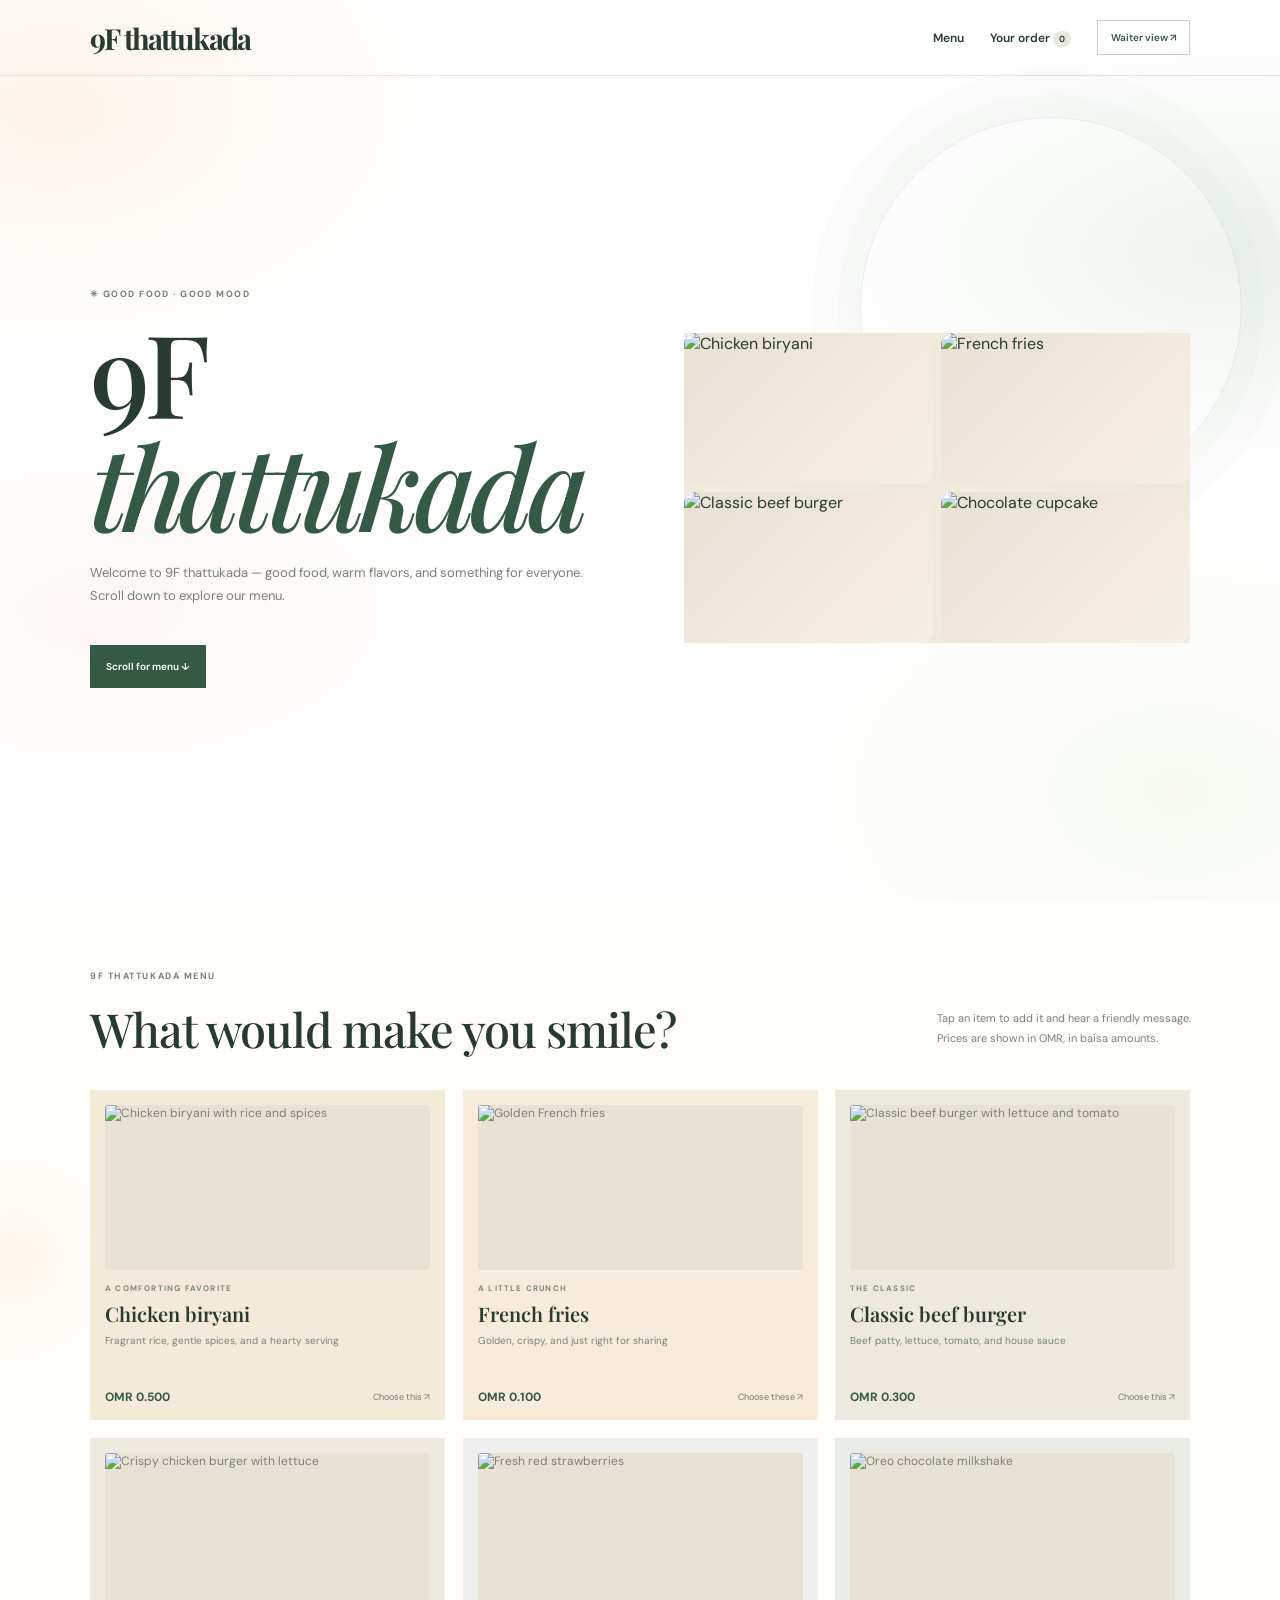
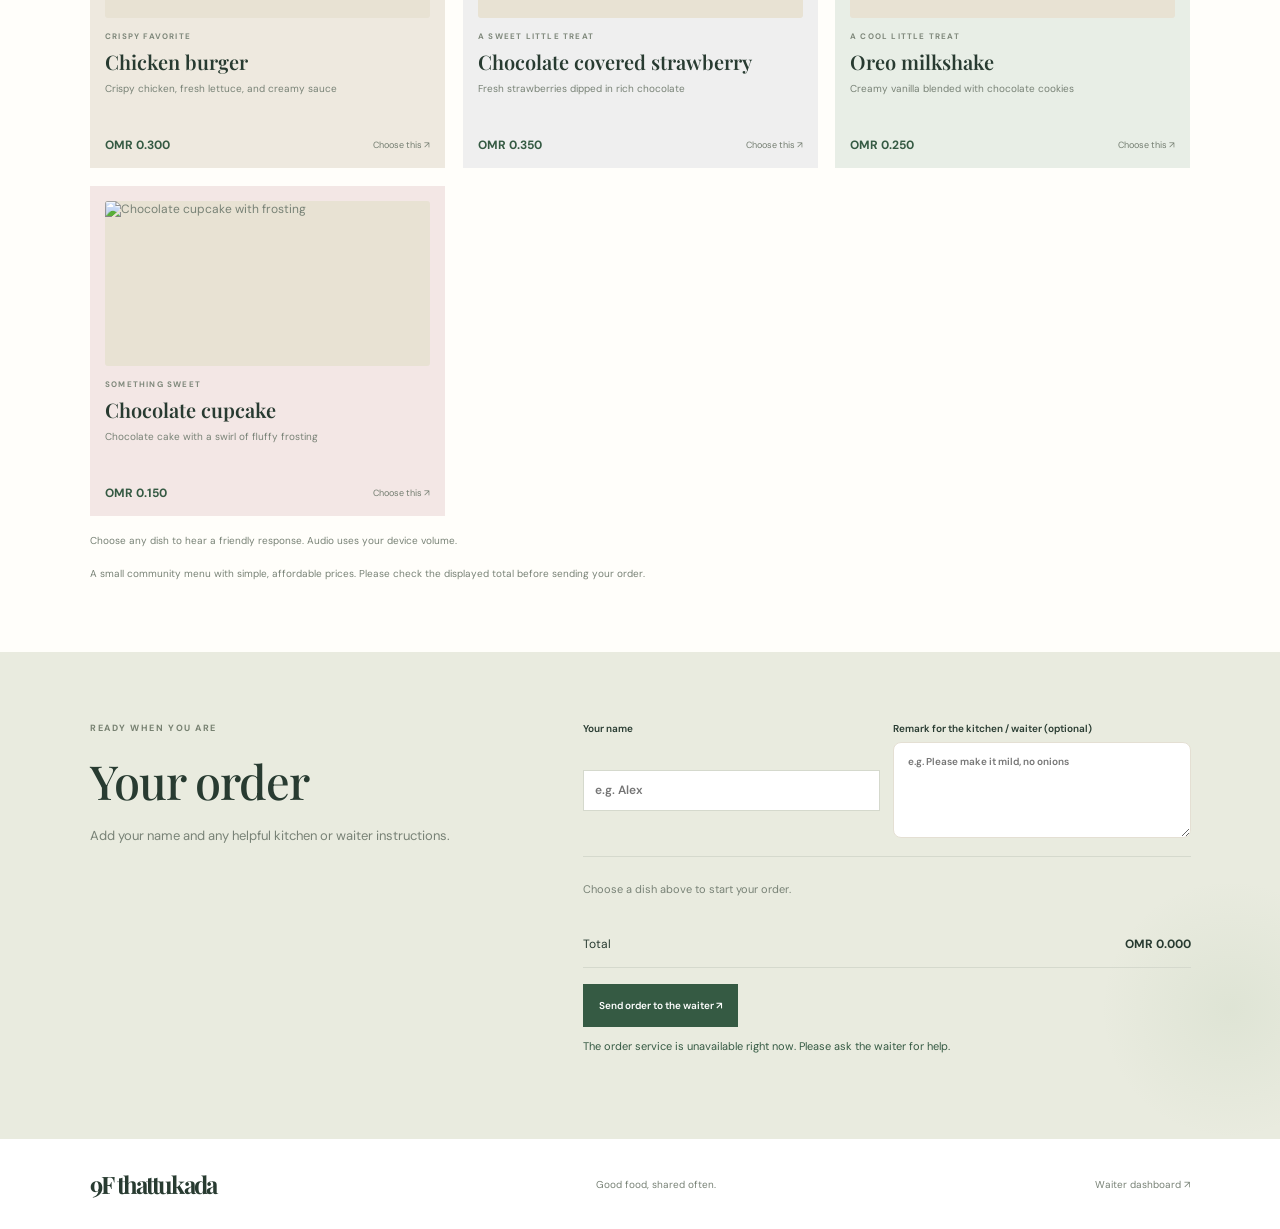
==== commit 800d2b71: "Remove broken kitchen videos section" ====
--- a/index.html
+++ b/index.html
@@ -8,13 +8,12 @@
   <title>9F thattukada</title>
   <link rel="preconnect" href="https://fonts.googleapis.com">
   <link rel="preconnect" href="https://images.unsplash.com">
-  <link rel="preconnect" href="https://cdn.pixabay.com">
   <link href="https://fonts.googleapis.com/css2?family=DM+Sans:wght@400;500;600;700&family=Playfair+Display:wght@500;600;700&display=swap" rel="stylesheet">
-  <link rel="stylesheet" href="styles.css?v=restaurant-video-2">
-  <link rel="stylesheet" href="effects.css?v=restaurant-video-2">
-  <link rel="stylesheet" href="ordering-flow.css?v=restaurant-video-2">
-  <script src="script.js?v=restaurant-video-2" defer></script>
-  <script src="effects.js?v=restaurant-video-2" defer></script>
+  <link rel="stylesheet" href="styles.css?v=restaurant-video-3">
+  <link rel="stylesheet" href="effects.css?v=restaurant-video-3">
+  <link rel="stylesheet" href="ordering-flow.css?v=restaurant-video-3">
+  <script src="script.js?v=restaurant-video-3" defer></script>
+  <script src="effects.js?v=restaurant-video-3" defer></script>
 </head>
 <body>
   <header class="topbar">
@@ -49,14 +48,6 @@
       <div><p class="eyebrow">READY WHEN YOU ARE</p><h2>Your order</h2><p class="lead">Add your name and any helpful kitchen or waiter instructions.</p></div>
       <form id="order-form"><div class="fields"><label>Your name<input name="name" required maxlength="60" autocomplete="name" placeholder="e.g. Alex"></label><label>Remark for the kitchen / waiter (optional)<textarea name="kitchen_remark" maxlength="500" rows="3" placeholder="e.g. Please make it mild, no onions"></textarea></label></div><div class="cart" id="cart"><p class="empty-cart">Choose a dish above to start your order.</p></div><div class="total"><span>Total</span><strong id="total">OMR 0.000</strong></div><button class="button" type="submit">Send order to the waiter ↗</button><p id="form-message" role="status" aria-live="polite"></p></form>
     </section>
-    <section class="kitchen-video scroll-reveal" id="kitchen" aria-labelledby="kitchen-title">
-      <div class="section-head"><div><p class="eyebrow">A LITTLE LOOK BEHIND THE SCENES</p><h2 id="kitchen-title">Made with care, served with joy.</h2></div><p>Watch our kitchen team preparing a meal.</p></div>
-      <div class="video-frame kitchen-video-grid">
-        <video class="kitchen-video-player" src="https://player.vimeo.com/external/309695717.sd.mp4?s=ddc94d94492716e74be2fae6c40bce010b7b7dfc&amp;profile_id=164&amp;oauth2_token_id=57447761" title="Food being prepared in a kitchen" muted autoplay loop playsinline controls preload="metadata"></video>
-        <video class="kitchen-video-player" src="https://cdn.pixabay.com/video/2016/10/18/08/07/chef-174704.mp4" title="Chef cooking in a restaurant kitchen" muted autoplay loop playsinline controls preload="metadata"></video>
-      </div>
-      <p class="video-caption">Kitchen videos are hosted by Vimeo and Pixabay. Use the player controls to watch.</p>
-    </section>
   </main>
   <footer><a class="logo" href="#top" aria-label="9F thattukada home">9F <span>thattukada</span></a><span>Good food, shared often.</span><a href="waiter.html">Waiter dashboard ↗</a></footer>
 </body>
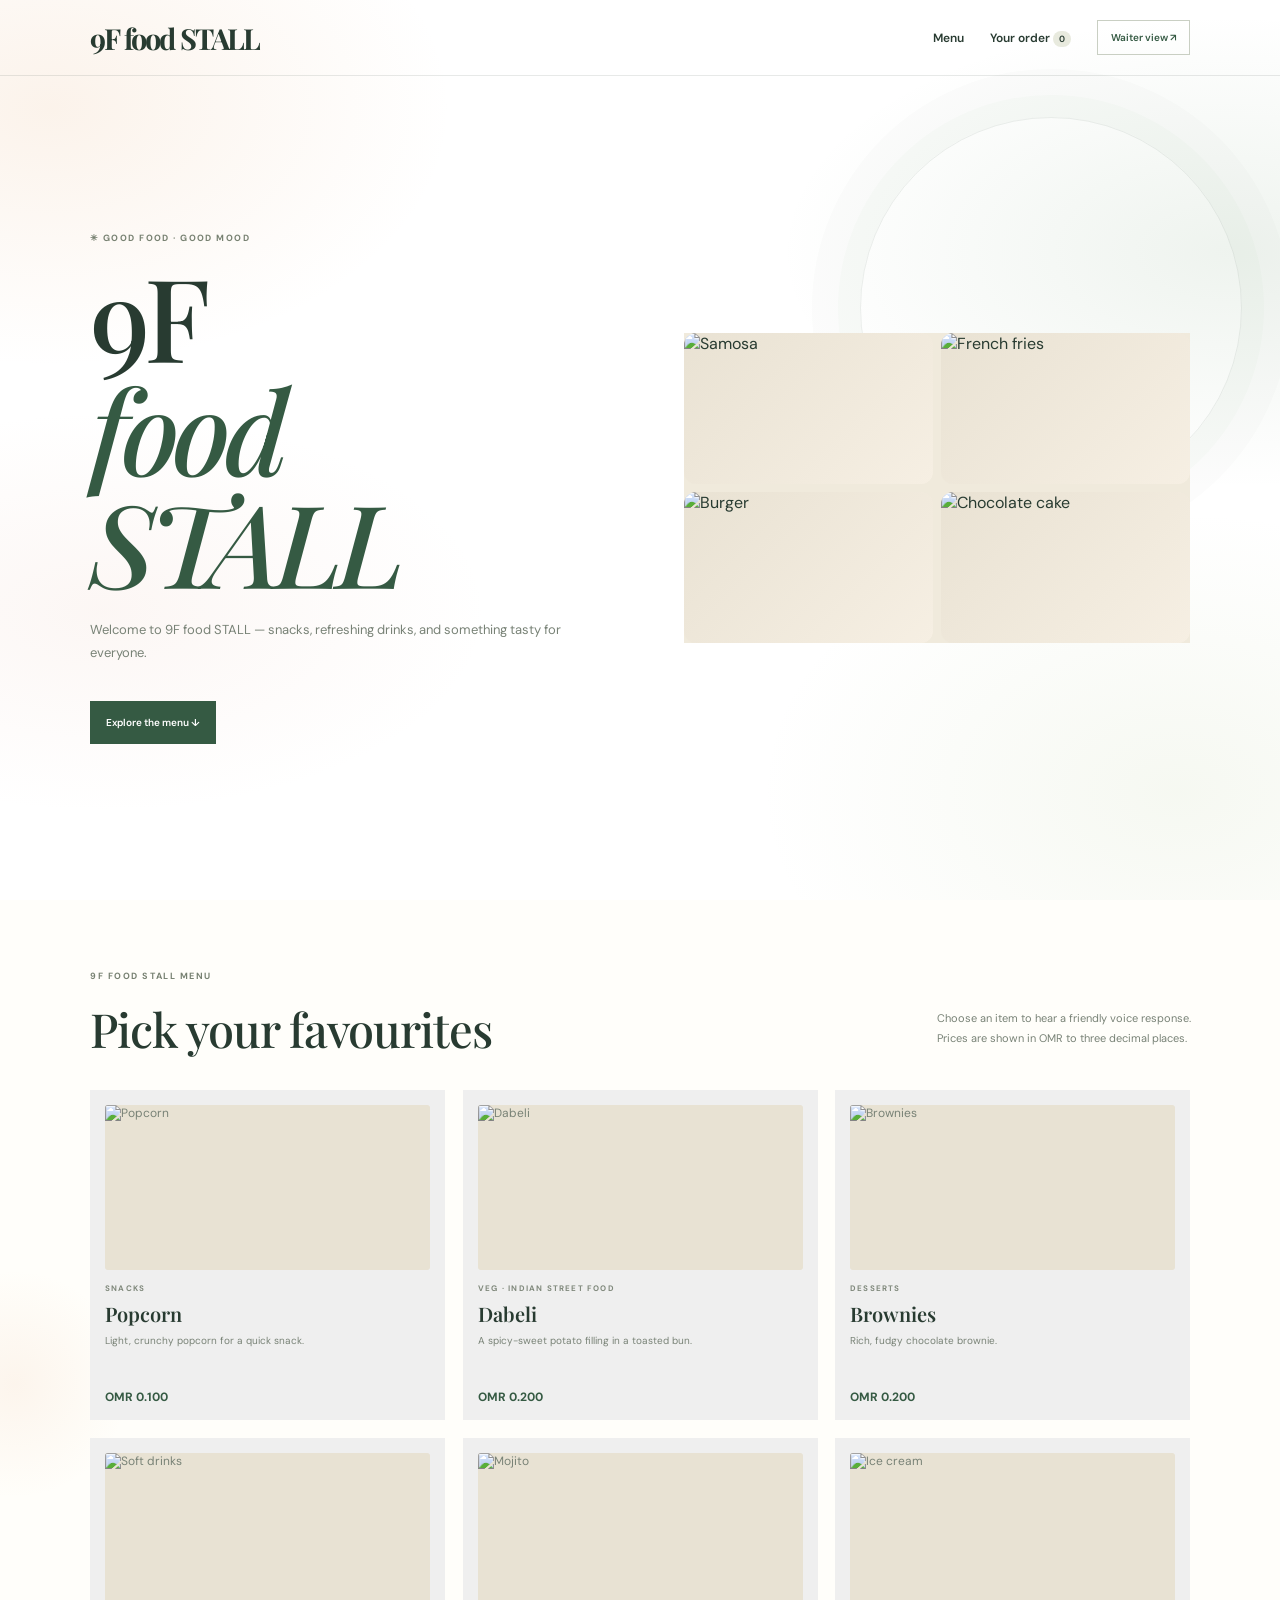
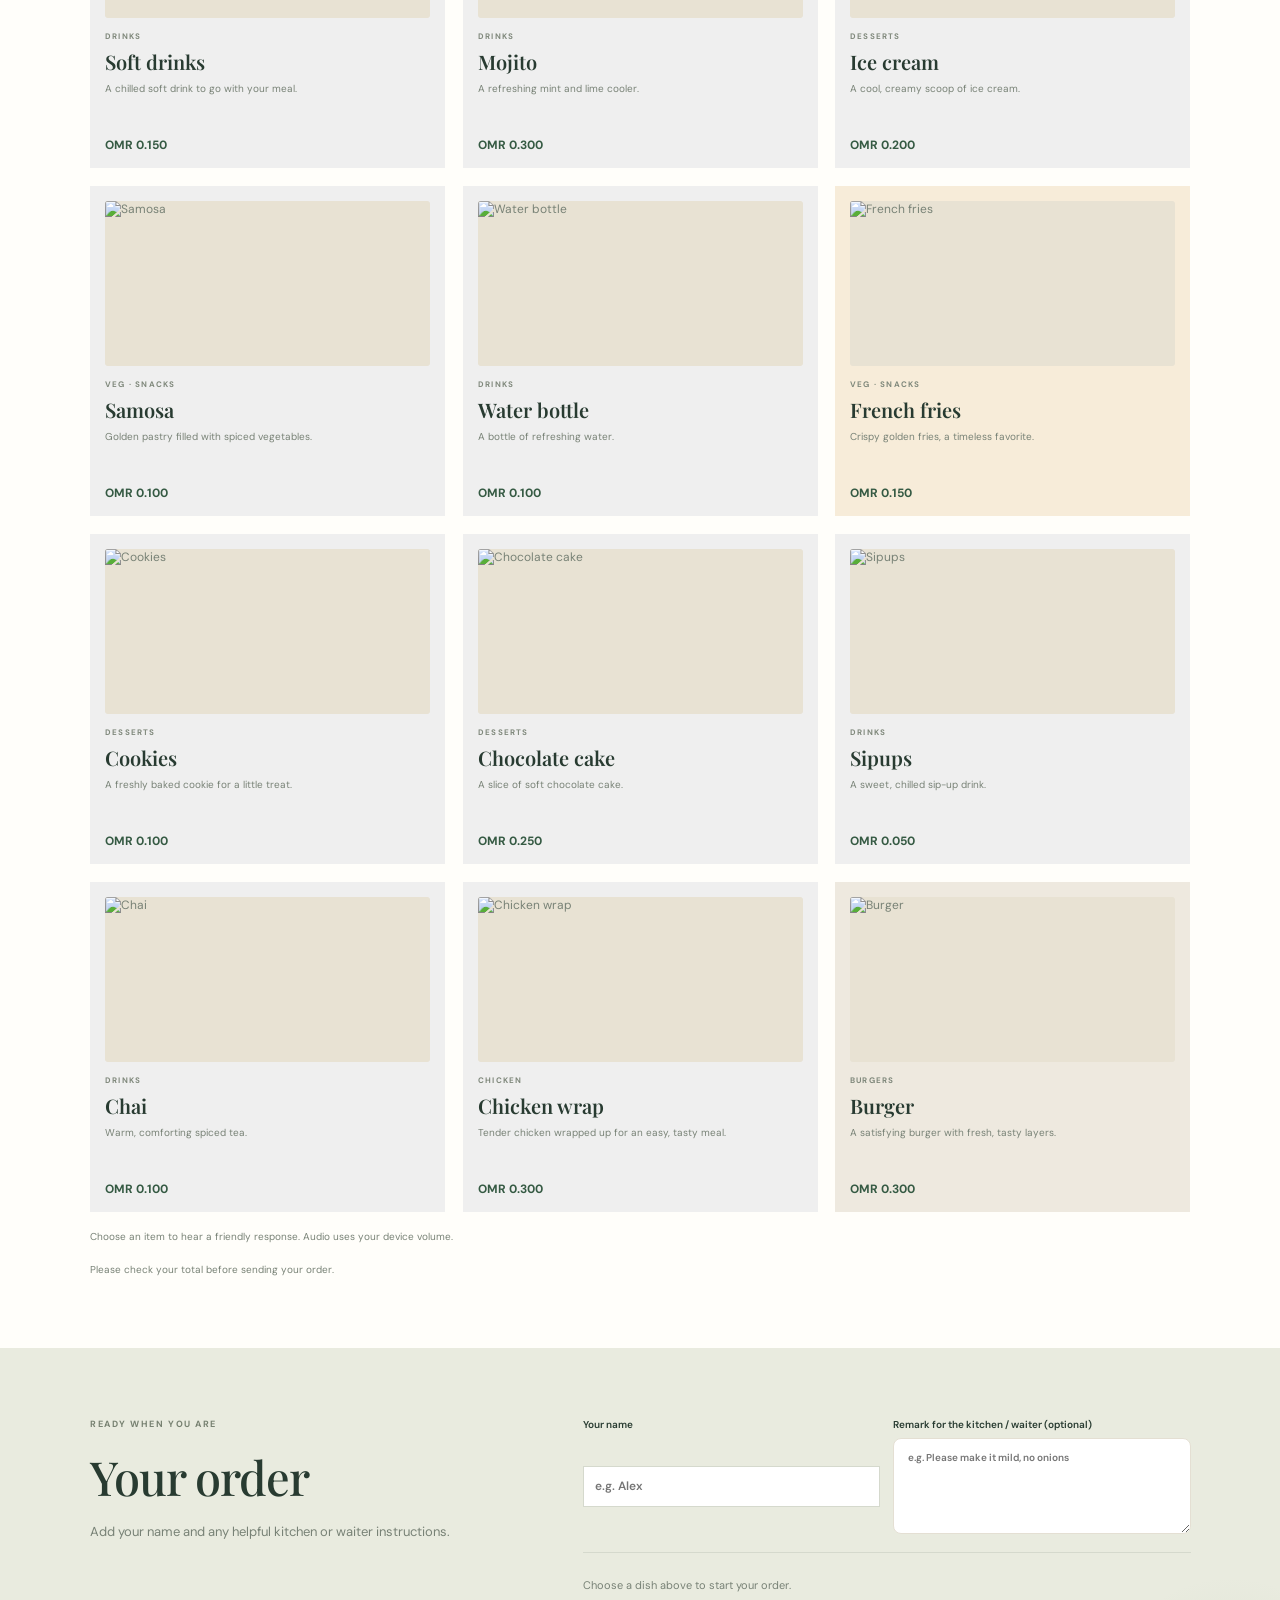
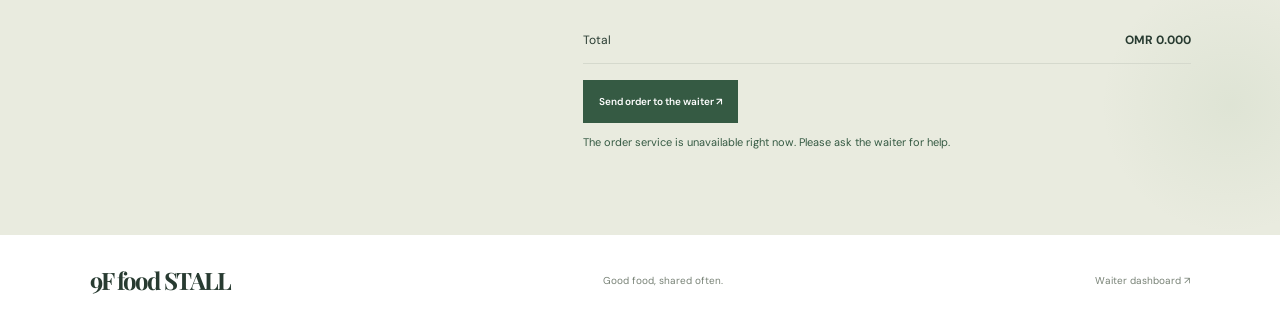
==== commit 1d4d702b: "Rename restaurant branding to 9F food STALL across customer site and waiter dashboard" ====
--- a/index.html
+++ b/index.html
@@ -3,52 +3,53 @@
 <head>
   <meta charset="utf-8">
   <meta name="viewport" content="width=device-width, initial-scale=1">
-  <meta name="theme-color" content="#fff8ed">
-  <meta name="description" content="Welcome to 9F thattukada. Explore the menu, choose a meal, and send your order to the waiter.">
-  <title>9F thattukada</title>
+  <meta name="theme-color" content="#11151b">
+  <meta name="description" content="Welcome to 9F food STALL. Browse snacks, drinks, and meals, then send your order to the waiter.">
+  <title>9F food STALL</title>
   <link rel="preconnect" href="https://fonts.googleapis.com">
   <link rel="preconnect" href="https://images.unsplash.com">
   <link href="https://fonts.googleapis.com/css2?family=DM+Sans:wght@400;500;600;700&family=Playfair+Display:wght@500;600;700&display=swap" rel="stylesheet">
-  <link rel="stylesheet" href="styles.css?v=restaurant-video-3">
-  <link rel="stylesheet" href="effects.css?v=restaurant-video-3">
-  <link rel="stylesheet" href="ordering-flow.css?v=restaurant-video-3">
-  <script src="script.js?v=restaurant-video-3" defer></script>
-  <script src="effects.js?v=restaurant-video-3" defer></script>
+  <link rel="stylesheet" href="styles.css?v=food-stall-brand-1">
+  <link rel="stylesheet" href="effects.css?v=food-stall-brand-1">
+  <link rel="stylesheet" href="ordering-flow.css?v=food-stall-brand-1">
+  <script src="script.js?v=food-stall-brand-1" defer></script>
+  <script src="effects.js?v=food-stall-brand-1" defer></script>
 </head>
 <body>
   <header class="topbar">
-    <a class="logo" href="#top" aria-label="9F thattukada home">9F <span>thattukada</span></a>
+    <a class="logo" href="#top" aria-label="9F food STALL home">9F <span>food STALL</span></a>
     <nav aria-label="Main navigation"><a href="#menu">Menu</a><a href="#order">Your order <span id="cart-count">0</span></a><a class="outline" href="waiter.html">Waiter view ↗</a></nav>
   </header>
   <main id="top">
     <section class="hero">
-      <div><p class="eyebrow">✳ GOOD FOOD · GOOD MOOD</p><h1>9F<br><em>thattukada</em></h1><p class="lead">Welcome to 9F thattukada — good food, warm flavors, and something for everyone. Scroll down to explore our menu.</p><a class="button" href="#menu">Scroll for menu ↓</a></div>
-      <div class="hero-art" aria-label="Real food photos from the menu">
-        <img src="https://images.unsplash.com/photo-1589302168068-964664d93dc0?auto=format&amp;fit=crop&amp;w=700&amp;q=85" alt="Chicken biryani" width="350" height="220">
+      <div><p class="eyebrow">✳ GOOD FOOD · GOOD MOOD</p><h1>9F<br><em>food STALL</em></h1><p class="lead">Welcome to 9F food STALL — snacks, refreshing drinks, and something tasty for everyone.</p><a class="button" href="#menu">Explore the menu ↓</a></div>
+      <div class="hero-art" aria-label="Food photos from the menu">
         <img src="https://images.unsplash.com/photo-1573080496219-bb080dd4f877?auto=format&amp;fit=crop&amp;w=700&amp;q=85" alt="French fries" width="350" height="220">
-        <img src="https://images.unsplash.com/photo-1568901346375-23c9450c58cd?auto=format&amp;fit=crop&amp;w=700&amp;q=85" alt="Classic beef burger" width="350" height="220">
-        <img src="https://images.unsplash.com/photo-1519869325930-281384150729?auto=format&amp;fit=crop&amp;w=700&amp;q=85" alt="Chocolate cupcake" width="350" height="220">
+        <img src="https://images.unsplash.com/photo-1568901346375-23c9450c58cd?auto=format&amp;fit=crop&amp;w=700&amp;q=85" alt="Burger" width="350" height="220">
+        <img src="https://images.unsplash.com/photo-1563805042-7684c019e1cb?auto=format&amp;fit=crop&amp;w=700&amp;q=85" alt="Ice cream" width="350" height="220">
+        <img src="https://images.unsplash.com/photo-1621506289937-a8e4df240d0b?auto=format&amp;fit=crop&amp;w=700&amp;q=85" alt="Refreshing drink" width="350" height="220">
       </div>
     </section>
     <section class="menu" id="menu">
-      <div class="section-head"><div><p class="eyebrow">9F THATTUKADA MENU</p><h2>What would make you smile?</h2></div><p>Tap an item to add it and hear a friendly message.<br>Prices are shown in OMR, in baisa amounts.</p></div>
-      <div class="grid" id="menu-grid">
-        <button class="dish biryani" type="button" data-item="Chicken biryani" data-price="0.500" data-message="Chicken biryani, lovely choice. Warm spices, a comforting plate, and something good to look forward to. I've added it to your order."><img class="food-photo" src="https://images.unsplash.com/photo-1589302168068-964664d93dc0?auto=format&amp;fit=crop&amp;w=900&amp;q=85" alt="Chicken biryani with rice and spices" width="500" height="300" loading="lazy" decoding="async"><span class="category">A COMFORTING FAVORITE</span><strong>Chicken biryani</strong><span class="description">Fragrant rice, gentle spices, and a hearty serving</span><span class="dish-bottom"><b>OMR 0.500</b><span class="tap-hint">Choose this ↗</span></span></button>
-        <button class="dish fries" type="button" data-item="French fries" data-price="0.100" data-message="French fries, nice. A little crispy treat is always welcome. I've added them for you."><img class="food-photo" src="https://images.unsplash.com/photo-1573080496219-bb080dd4f877?auto=format&amp;fit=crop&amp;w=900&amp;q=85" alt="Golden French fries" width="500" height="300" loading="lazy" decoding="async"><span class="category">A LITTLE CRUNCH</span><strong>French fries</strong><span class="description">Golden, crispy, and just right for sharing</span><span class="dish-bottom"><b>OMR 0.100</b><span class="tap-hint">Choose these ↗</span></span></button>
-        <button class="dish burger" type="button" data-item="Classic beef burger" data-price="0.300" data-message="A classic beef burger. That's a satisfying pick. Hope it makes your day a little better; it's in your order now."><img class="food-photo" src="https://images.unsplash.com/photo-1568901346375-23c9450c58cd?auto=format&amp;fit=crop&amp;w=900&amp;q=85" alt="Classic beef burger with lettuce and tomato" width="500" height="300" loading="lazy" decoding="async"><span class="category">THE CLASSIC</span><strong>Classic beef burger</strong><span class="description">Beef patty, lettuce, tomato, and house sauce</span><span class="dish-bottom"><b>OMR 0.300</b><span class="tap-hint">Choose this ↗</span></span></button>
-        <button class="dish burger" type="button" data-item="Chicken burger" data-price="0.300" data-message="Chicken burger, great choice. Crispy, tasty, and made for a proper lunch. I've added it to your order."><img class="food-photo" src="https://images.unsplash.com/photo-1606755962773-d324e0a13086?auto=format&amp;fit=crop&amp;w=900&amp;q=85" alt="Crispy chicken burger with lettuce" width="500" height="300" loading="lazy" decoding="async"><span class="category">CRISPY FAVORITE</span><strong>Chicken burger</strong><span class="description">Crispy chicken, fresh lettuce, and creamy sauce</span><span class="dish-bottom"><b>OMR 0.300</b><span class="tap-hint">Choose this ↗</span></span></button>
-        <button class="dish strawberries" type="button" data-item="Chocolate covered strawberry" data-price="0.350" data-message="Chocolate covered strawberry! A sweet treat. I've added it to your order."><img class="food-photo" src="https://images.unsplash.com/photo-1464965911861-746a04b4bca6?auto=format&amp;fit=crop&amp;w=900&amp;q=85" alt="Fresh red strawberries" width="500" height="300" loading="lazy" decoding="async"><span class="category">A SWEET LITTLE TREAT</span><strong>Chocolate covered strawberry</strong><span class="description">Fresh strawberries dipped in rich chocolate</span><span class="dish-bottom"><b>OMR 0.350</b><span class="tap-hint">Choose this ↗</span></span></button>
-        <button class="dish shake" type="button" data-item="Oreo milkshake" data-price="0.250" data-message="An Oreo milkshake, excellent choice. Cool, creamy, and a little bit nostalgic. I've popped it in your order."><img class="food-photo" src="https://images.unsplash.com/photo-1572490122747-3968b75cc699?auto=format&amp;fit=crop&amp;w=900&amp;q=85" alt="Oreo chocolate milkshake" width="500" height="300" loading="lazy" decoding="async"><span class="category">A COOL LITTLE TREAT</span><strong>Oreo milkshake</strong><span class="description">Creamy vanilla blended with chocolate cookies</span><span class="dish-bottom"><b>OMR 0.250</b><span class="tap-hint">Choose this ↗</span></span></button>
-        <button class="dish cupcake" type="button" data-item="Chocolate cupcake" data-price="0.150" data-message="A chocolate cupcake! Oh, lovely choice. Everyone deserves a little sweetness. I've added one just for you."><img class="food-photo" src="https://images.unsplash.com/photo-1519869325930-281384150729?auto=format&amp;fit=crop&amp;w=900&amp;q=85" alt="Chocolate cupcake with frosting" width="500" height="300" loading="lazy" decoding="async"><span class="category">SOMETHING SWEET</span><strong>Chocolate cupcake</strong><span class="description">Chocolate cake with a swirl of fluffy frosting</span><span class="dish-bottom"><b>OMR 0.150</b><span class="tap-hint">Choose this ↗</span></span></button>
-      </div>
-      <p class="audio-note" id="audio-note" aria-live="polite">Choose any dish to hear a friendly response. Audio uses your device volume.</p>
-      <p class="note">A small community menu with simple, affordable prices. Please check the displayed total before sending your order.</p>
+      <div class="section-head"><div><p class="eyebrow">9F FOOD STALL MENU</p><h2>Pick your favourites</h2></div><p>Choose an item to hear a friendly voice response.<br>Prices are shown in OMR to three decimal places.</p></div>
+      <div class="grid" id="menu-grid"></div>
+      <p class="audio-note" id="audio-note" aria-live="polite">Choose an item to hear a friendly response. Audio uses your device volume.</p>
+      <p class="note">Please check your total before sending your order.</p>
     </section>
     <section class="order-section" id="order">
       <div><p class="eyebrow">READY WHEN YOU ARE</p><h2>Your order</h2><p class="lead">Add your name and any helpful kitchen or waiter instructions.</p></div>
-      <form id="order-form"><div class="fields"><label>Your name<input name="name" required maxlength="60" autocomplete="name" placeholder="e.g. Alex"></label><label>Remark for the kitchen / waiter (optional)<textarea name="kitchen_remark" maxlength="500" rows="3" placeholder="e.g. Please make it mild, no onions"></textarea></label></div><div class="cart" id="cart"><p class="empty-cart">Choose a dish above to start your order.</p></div><div class="total"><span>Total</span><strong id="total">OMR 0.000</strong></div><button class="button" type="submit">Send order to the waiter ↗</button><p id="form-message" role="status" aria-live="polite"></p></form>
+      <form id="order-form">
+        <div class="fields">
+          <label>Your name<input name="name" required maxlength="60" autocomplete="name" placeholder="e.g. Alex"></label>
+          <label>Remark for the kitchen / waiter (optional)<textarea name="kitchen_remark" maxlength="500" rows="3" placeholder="e.g. Please make it mild, no onions"></textarea></label>
+        </div>
+        <div class="cart" id="cart"><p class="empty-cart">Choose a dish above to start your order.</p></div>
+        <div class="total"><span>Total</span><strong id="total">OMR 0.000</strong></div>
+        <button class="button" type="submit">Send order to the waiter ↗</button>
+        <p id="form-message" role="status" aria-live="polite"></p>
+      </form>
     </section>
   </main>
-  <footer><a class="logo" href="#top" aria-label="9F thattukada home">9F <span>thattukada</span></a><span>Good food, shared often.</span><a href="waiter.html">Waiter dashboard ↗</a></footer>
+  <footer><a class="logo" href="#top" aria-label="9F food STALL home">9F <span>food STALL</span></a><span>Good food, shared often.</span><a href="waiter.html">Waiter dashboard ↗</a></footer>
 </body>
 </html>
